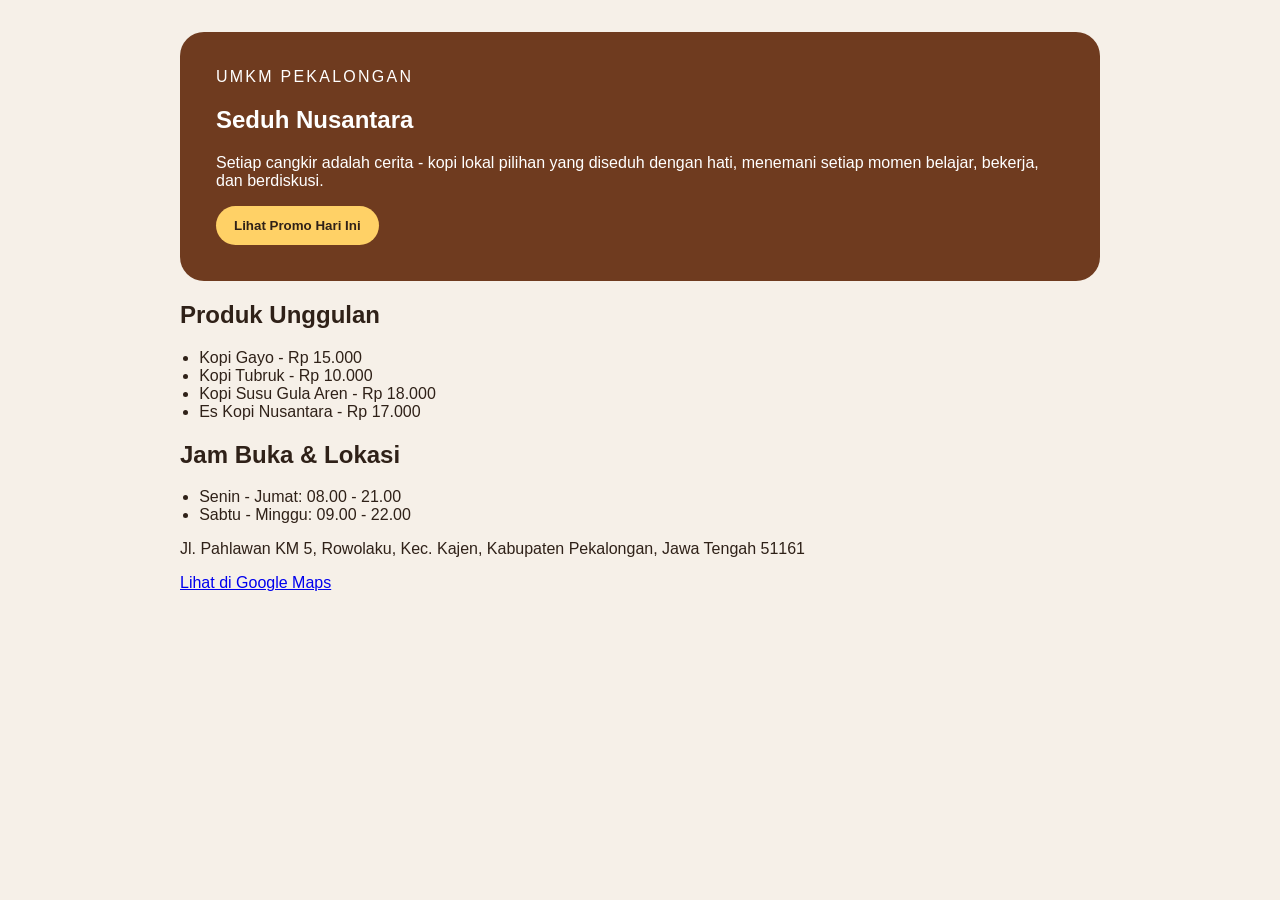
==== index.html @ 91c16227 "feat: tambah informasi jam buka & lokasi UMKM" ====
<!doctype html>
<html lang="id">
    <head>
        <meta charset="utf-8" />
        <meta name="viewport" content="width=device-width, initial-scale=1" />
        <title> Seduh Nusantara - Website UMKM</title>
        <link rel="stylesheet" href="css/style.css" />
    </head>
    <body>
        <main class="page">
            <section class="hero">
                <p class="eyebrow">UMKM Pekalongan</p>
                <h1>Seduh Nusantara</h1>
                <p>Setiap cangkir adalah cerita - kopi lokal pilihan yang diseduh dengan hati, menemani setiap momen belajar, bekerja, dan berdiskusi.</p>
                <button id="promoButton" type="button">Lihat Promo Hari Ini</button>
            </section>

            <section aria-labelledby="produk-title">
                <h2 id="produk-title">Produk Unggulan</h2>
                <ul class="products">
                    <li> Kopi Gayo - Rp 15.000</li>
                    <li> Kopi Tubruk - Rp 10.000</li>
                    <li> Kopi Susu Gula Aren - Rp 18.000</li>
                    <li> Es Kopi Nusantara - Rp 17.000</li>
                </ul>
            </section>
            <section aria-labelledby="info-title">
                <h2 id="info-title">Jam Buka & Lokasi</h2>
                <ul class="info">
                    <li>Senin - Jumat: 08.00 - 21.00</li>
                    <li>Sabtu - Minggu: 09.00 - 22.00</li>
                </ul>
                <p>Jl. Pahlawan KM 5, Rowolaku, Kec. Kajen, Kabupaten Pekalongan, Jawa Tengah 51161</p>
                <a href="https://maps.app.goo.gl/16HwbC3v89cwfWYT9" target="_blank" rel="noopener">Lihat di Google Maps</a>
            </section>
        </main>
        <script src="js/script.js"></script>
    </body>
</html>
---- css/style.css ----
body {
    margin: 0;
    color: #2f2118;
    background-color: #f6f0e8;
    font-family: Arial, sans-serif;
}

.page {
    max-width: 920px;
    margin: 0 auto;
    padding: 32px 20px;
}

.hero {
    padding: 36px;
    color: #fff;
    background-color: #6f3b1f;
    border-radius: 24px;
}

.eyebrow {
    margin: 0 0 8px;
    letter-spacing: 0.14em;
    text-transform: uppercase;
}

.products {
    padding-left: 1.2rem;
}

button {
    padding: 12px 18px;
    color: #2f2118;
    font-weight: 700;
    cursor: pointer;
    background: #ffd166;
    border: 0;
    border-radius: 999px;
}

.info {
    padding-left: 1.2rem;
}
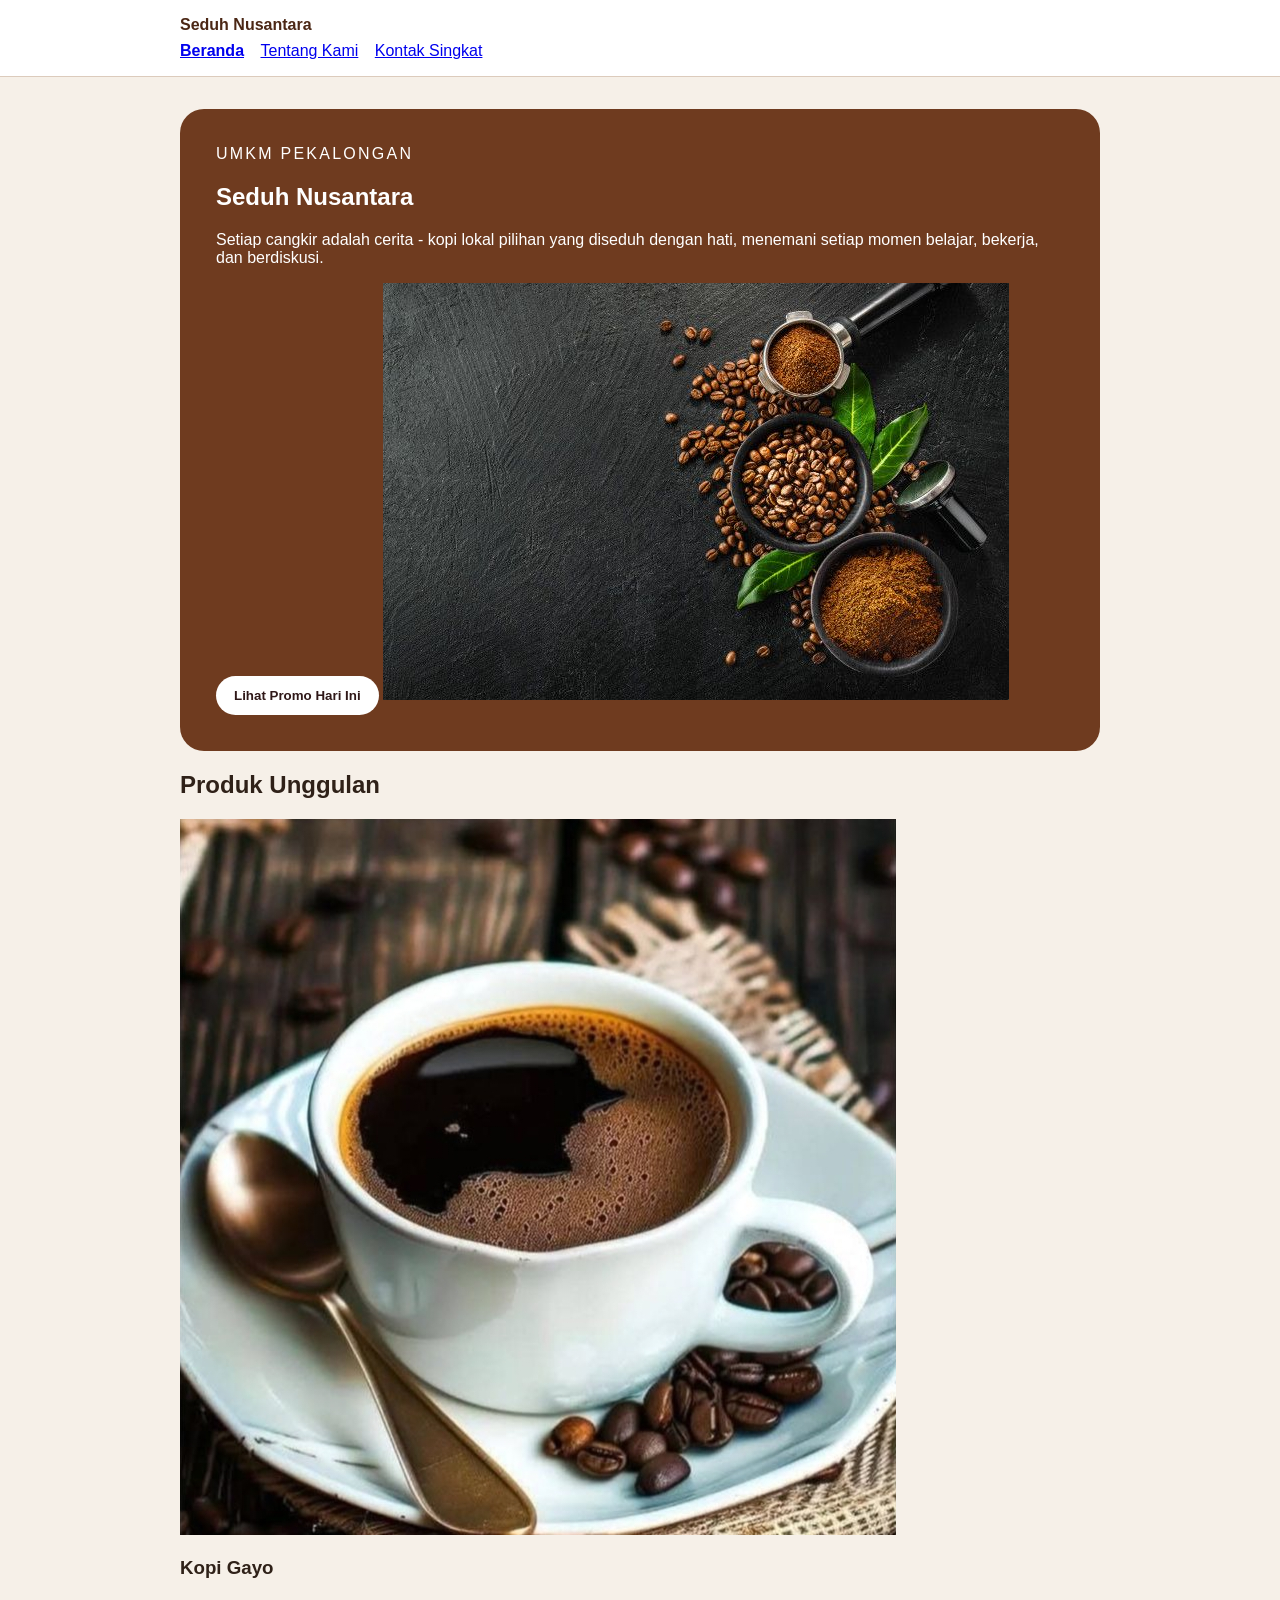
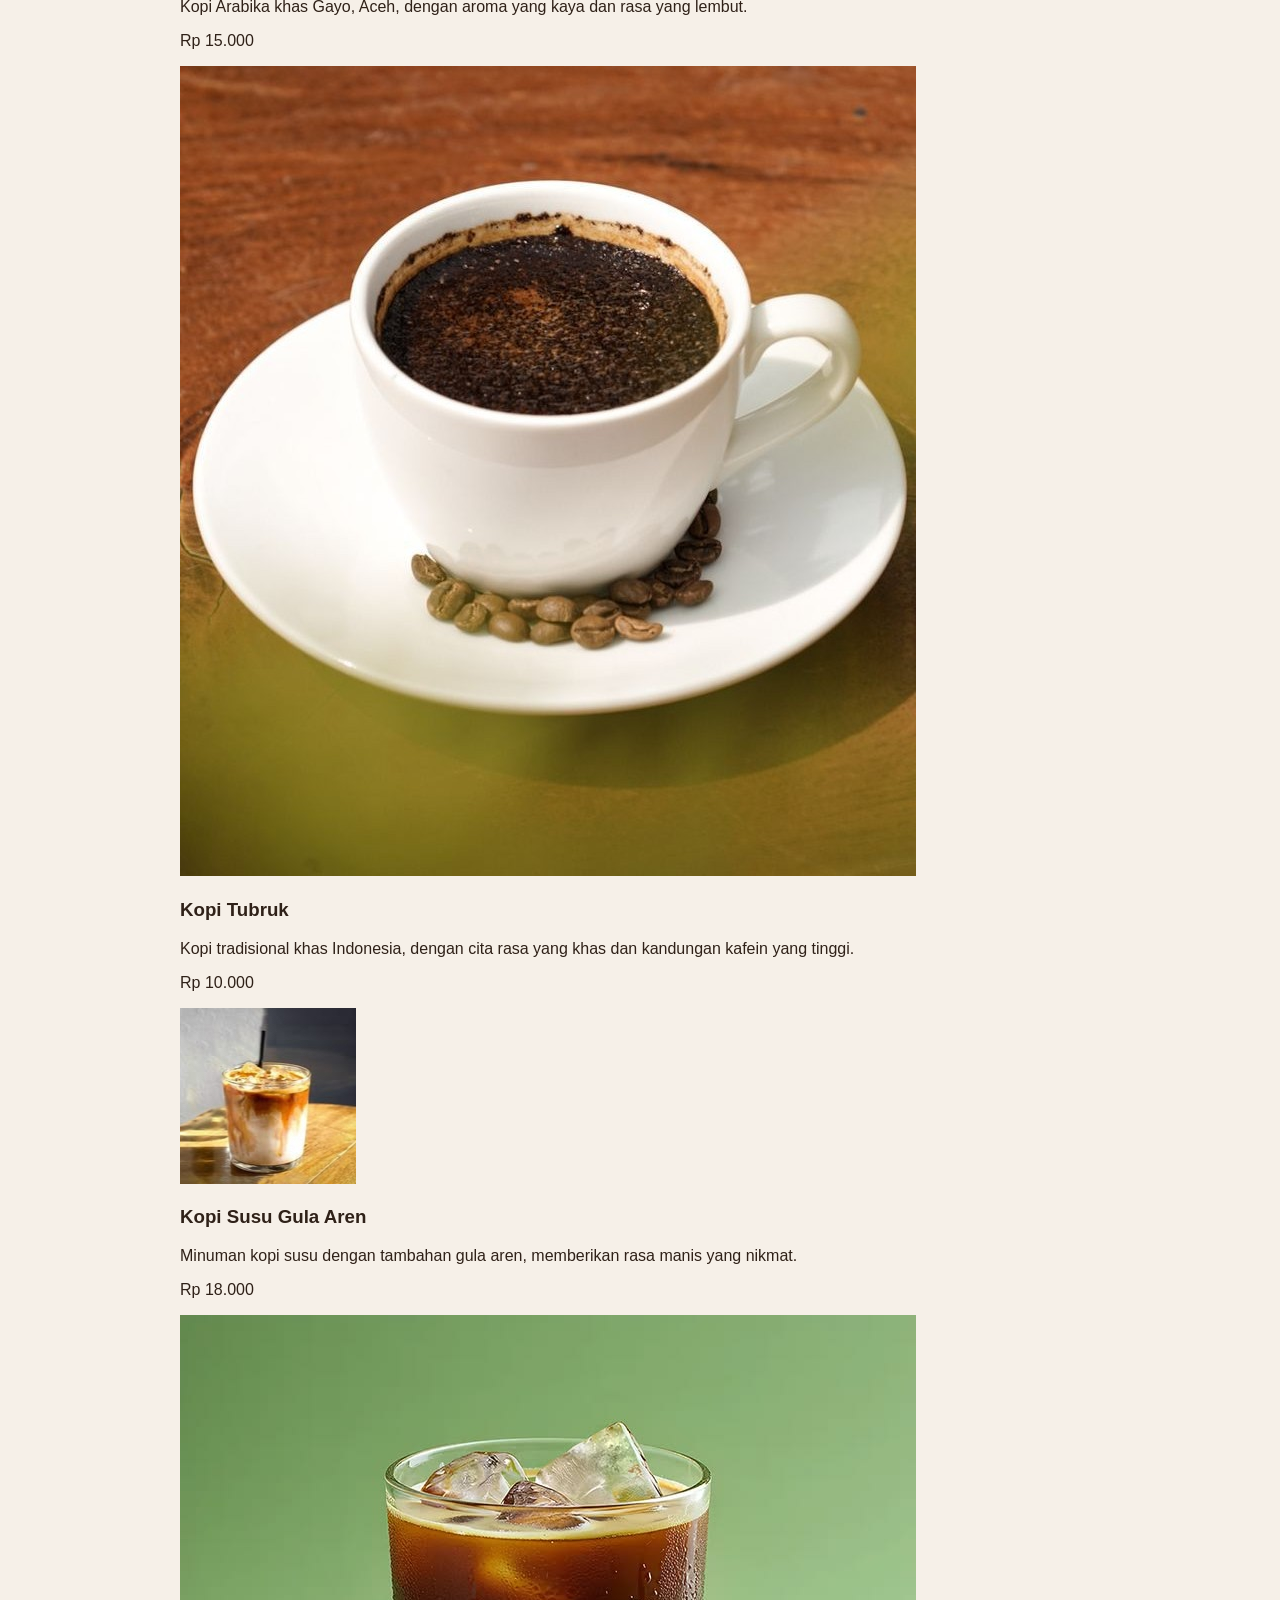
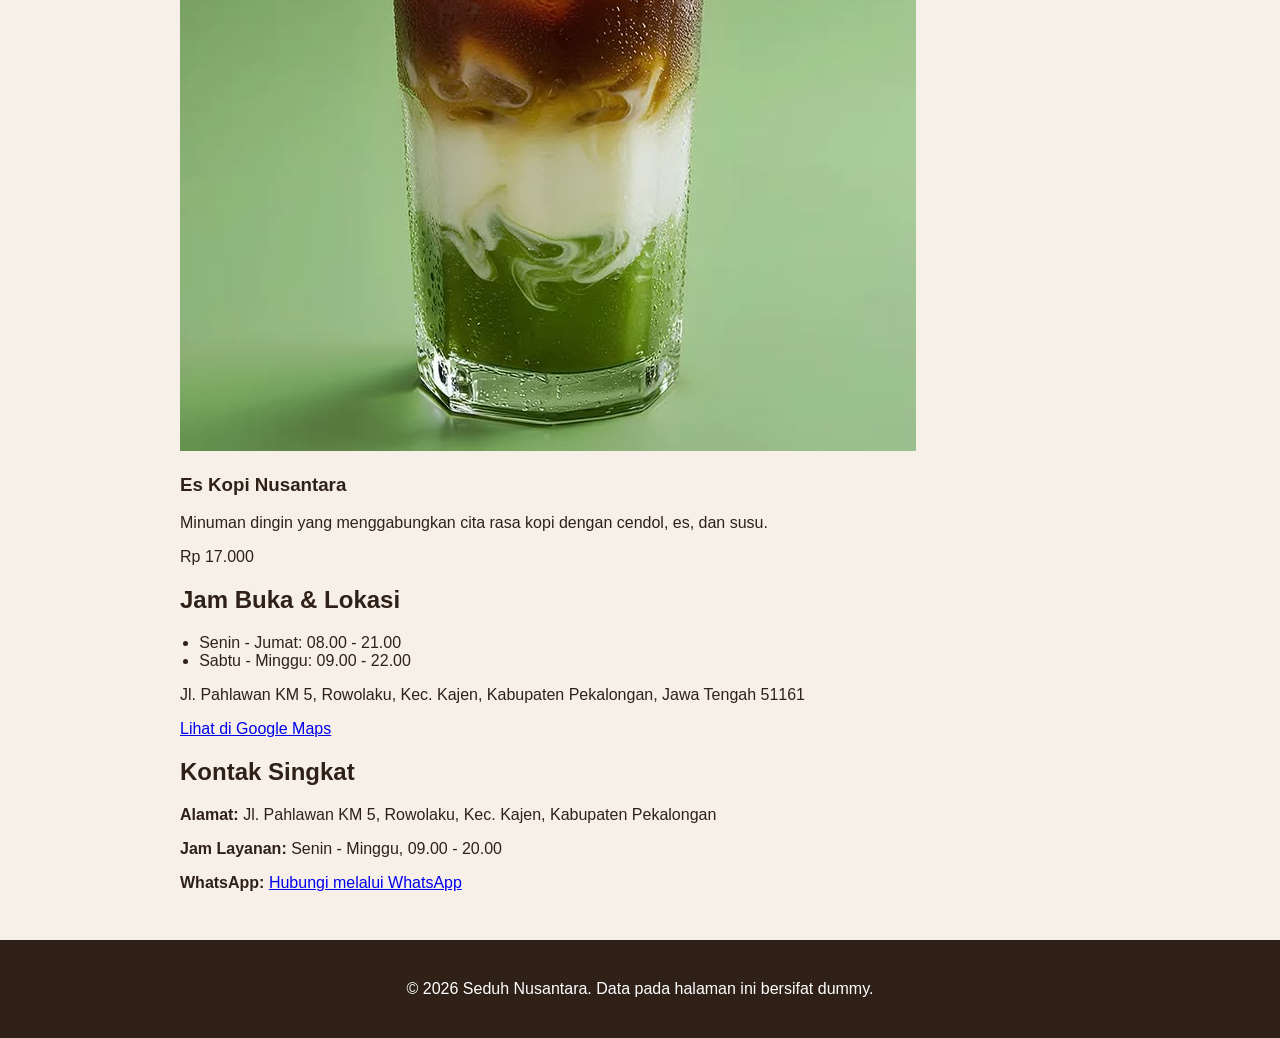
==== commit 819c96f9: "feat: tambah semantic html, navigasi dua halaman dan kontak singkat" ====
--- a/index.html
+++ b/index.html
@@ -7,23 +7,61 @@
         <link rel="stylesheet" href="css/style.css" />
     </head>
     <body>
-        <main class="page">
-            <section class="hero">
+        <a class="skip-link" href="#konten">Lewati ke konten utama</a>
+        <header class="site-header">
+            <nav class="nav" aria-label="Navigasi Utama">
+                <a class="brand" href="index.html">Seduh Nusantara</a>
+                <ul>
+                    <li><a aria-current="page" href="index.html">Beranda</a></li>
+                    <li><a href="tentang.html">Tentang Kami</a></li>
+                    <li><a href="index.html#kontak">Kontak Singkat</a></li>
+                </ul>
+            </nav> 
+        </header>
+
+        <main id="konten" class="page">
+            <section class="hero" aria-labelledby="hero-title">
                 <p class="eyebrow">UMKM Pekalongan</p>
-                <h1>Seduh Nusantara</h1>
+                <h1 id="hero-title">Seduh Nusantara</h1>
                 <p>Setiap cangkir adalah cerita - kopi lokal pilihan yang diseduh dengan hati, menemani setiap momen belajar, bekerja, dan berdiskusi.</p>
                 <button id="promoButton" type="button">Lihat Promo Hari Ini</button>
+                <img src="assets/images/etalasekopi.jpg" alt="Etalase Kopi Seduh Nusantara kemasan kopi lokal" />
             </section>
 
             <section aria-labelledby="produk-title">
                 <h2 id="produk-title">Produk Unggulan</h2>
-                <ul class="products">
-                    <li> Kopi Gayo - Rp 15.000</li>
-                    <li> Kopi Tubruk - Rp 10.000</li>
-                    <li> Kopi Susu Gula Aren - Rp 18.000</li>
-                    <li> Es Kopi Nusantara - Rp 17.000</li>
-                </ul>
+
+                <div class="product-list">
+                    <article class="product-card">
+                        <img src="assets/images/KopiGayo.jpg" alt="Gambar Kopi Gayo" />
+                        <h3>Kopi Gayo</h3>
+                        <p>Kopi Arabika khas Gayo, Aceh, dengan aroma yang kaya dan rasa yang lembut.</p>
+                        <p class="price">Rp 15.000</p>
+                    </article>
+
+                    <article class="product-card">
+                        <img src="assets/images/KopiTubruk.jpg" alt="Gambar Kopi Tubruk" />
+                        <h3>Kopi Tubruk</h3>
+                        <p>Kopi tradisional khas Indonesia, dengan cita rasa yang khas dan kandungan kafein yang tinggi.</p>
+                        <p class="price">Rp 10.000</p>
+                    </article>
+
+                    <article class="product-card">
+                        <img src="assets/images/KopiSGA.jpg" alt="Gambar Kopi Susu Gula Aren" />
+                        <h3>Kopi Susu Gula Aren</h3>
+                        <p>Minuman kopi susu dengan tambahan gula aren, memberikan rasa manis yang nikmat.</p>
+                        <p class="price">Rp 18.000</p>
+                    </article>
+
+                    <article class="product-card">
+                        <img src="assets/images/EsKopiNusantara.jpg" alt="Gambar Es Kopi Nusantara" />
+                        <h3>Es Kopi Nusantara</h3>
+                        <p>Minuman dingin yang menggabungkan cita rasa kopi dengan cendol, es, dan susu.</p>
+                        <p class="price">Rp 17.000</p>
+                    </article>
+                </div>
             </section>
+
             <section aria-labelledby="info-title">
                 <h2 id="info-title">Jam Buka & Lokasi</h2>
                 <ul class="info">
@@ -31,9 +69,22 @@
                     <li>Sabtu - Minggu: 09.00 - 22.00</li>
                 </ul>
                 <p>Jl. Pahlawan KM 5, Rowolaku, Kec. Kajen, Kabupaten Pekalongan, Jawa Tengah 51161</p>
-                <a href="https://maps.app.goo.gl/16HwbC3v89cwfWYT9" target="_blank" rel="noopener">Lihat di Google Maps</a>
+                <a href="https://maps.app.goo.gl/16HwbC3v89cwfWYT9">Lihat di Google Maps</a>
+            </section>
+
+            <section id="kontak" aria-labelledby="kontak-title">
+                <h2 id="kontak-title">Kontak Singkat</h2>
+                <p><strong>Alamat:</strong> Jl. Pahlawan KM 5, Rowolaku, Kec. Kajen, Kabupaten Pekalongan</p>
+                <p><strong>Jam Layanan:</strong> Senin - Minggu, 09.00 - 20.00</p>
+                <p><strong>WhatsApp:</strong>
+                <a href="https://wa.me/6285956476021">
+                    Hubungi melalui WhatsApp</a>
+                </p>
             </section>
         </main>
+        <footer class="site-footer">
+            <p>&copy; 2026 Seduh Nusantara. Data pada halaman ini bersifat dummy.</p>
+        </footer>
         <script src="js/script.js"></script>
     </body>
 </html>
--- a/css/style.css
+++ b/css/style.css
@@ -30,14 +30,26 @@
 
 button {
     padding: 12px 18px;
-    color: #2f2118;
+    color: #2f1818;
     font-weight: 700;
     cursor: pointer;
-    background: #ffd166;
+    background: #ffffff;
     border: 0;
     border-radius: 999px;
 }
 
 .info {
     padding-left: 1.2rem;
-}+}
+
+.skip-link { position: absolute; left: -9999px; padding: 8px 12px; color: white; background: #2f2118; }
+.skip-link:focus { top: 8px; left: 8px; }
+.site-header { padding: 16px 20px; background: white; border-bottom: 1px solid #dccbbc; }
+.nav { max-width: 920px; margin: 0 auto; }
+.brand { display: inline-block; margin-bottom: 8px; color: #4b2715; font-weight: 800; text-decoration: none; }
+.nav ul { padding: 0; margin: 0; list-style: none; }
+.nav li { display: inline-block; margin-right: 12px; }
+.nav a[aria-current="page"] { font-weight: 800; }
+a:focus-visible,
+button:focus-visible { outline: 3px solid #2563eb; outline-offset: 3px; }
+.site-footer { padding: 24px 20px; color: white; text-align: center; background: #2f2118; }
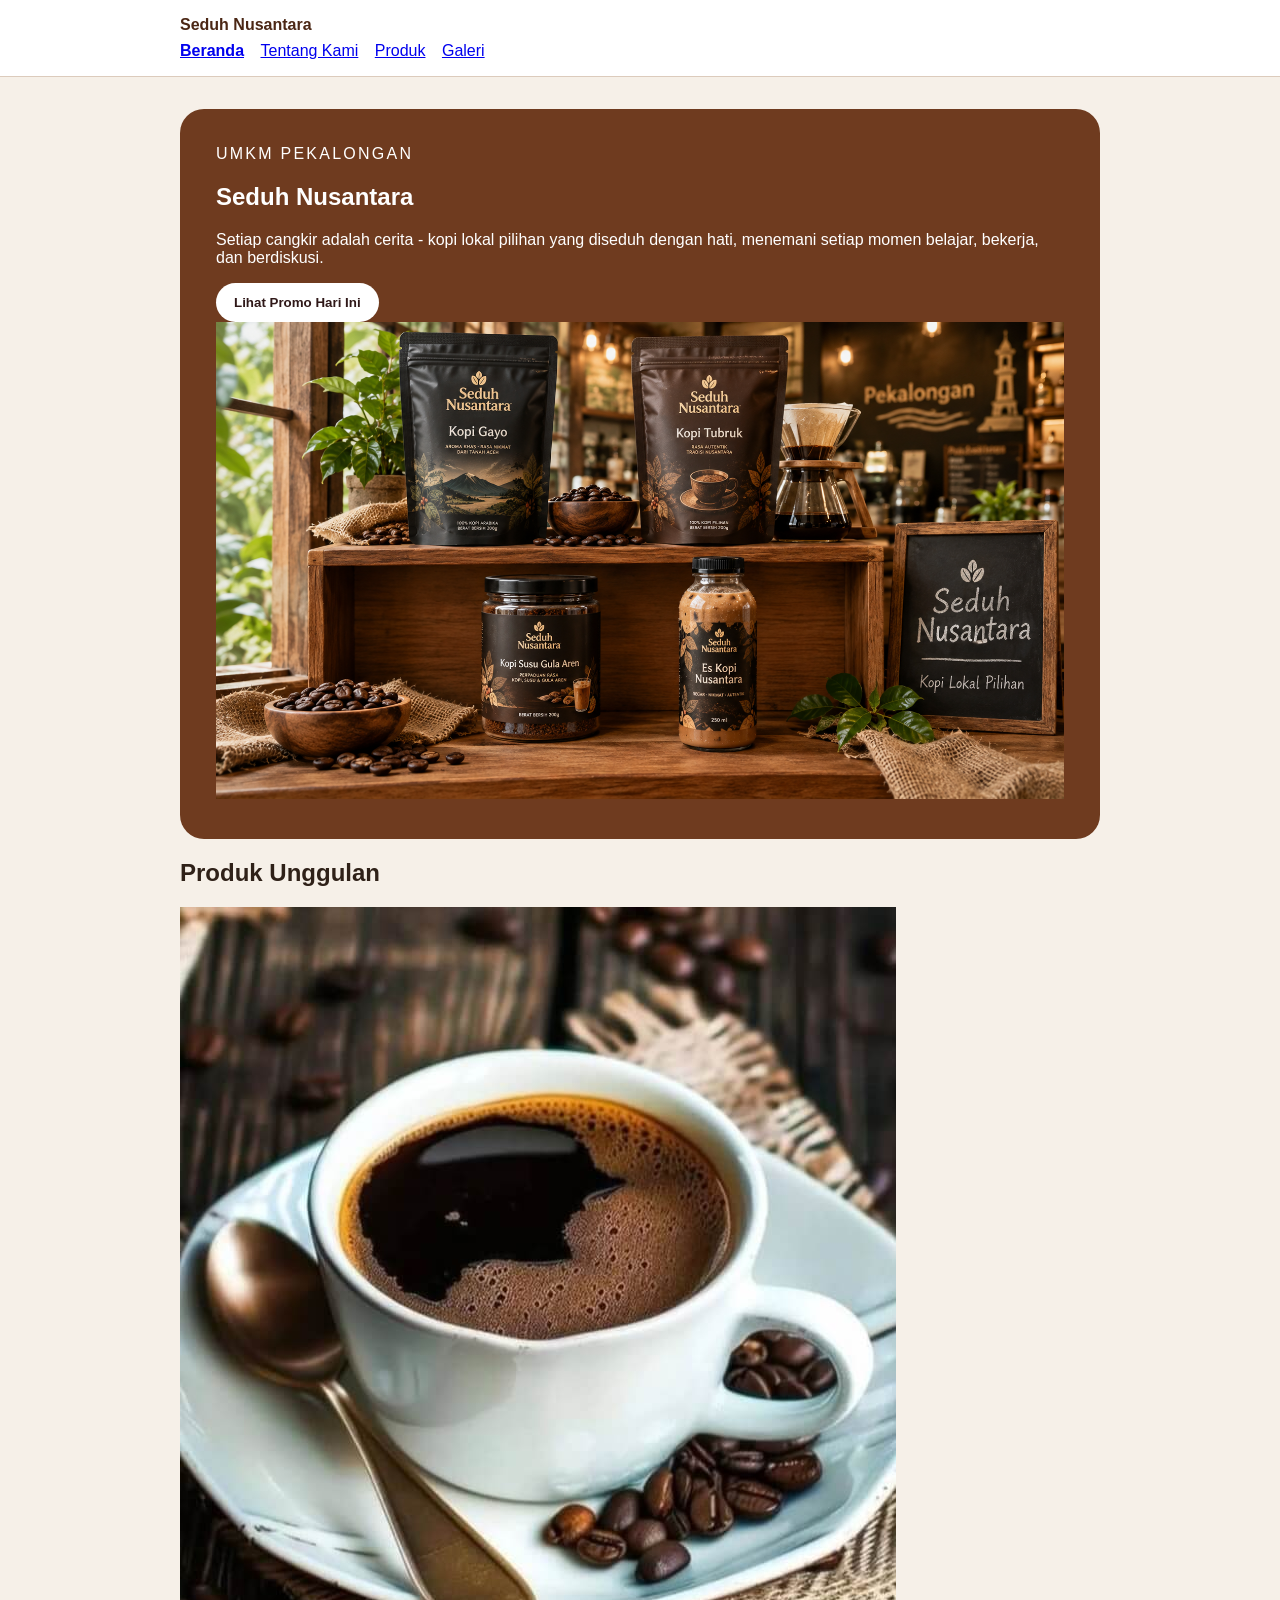
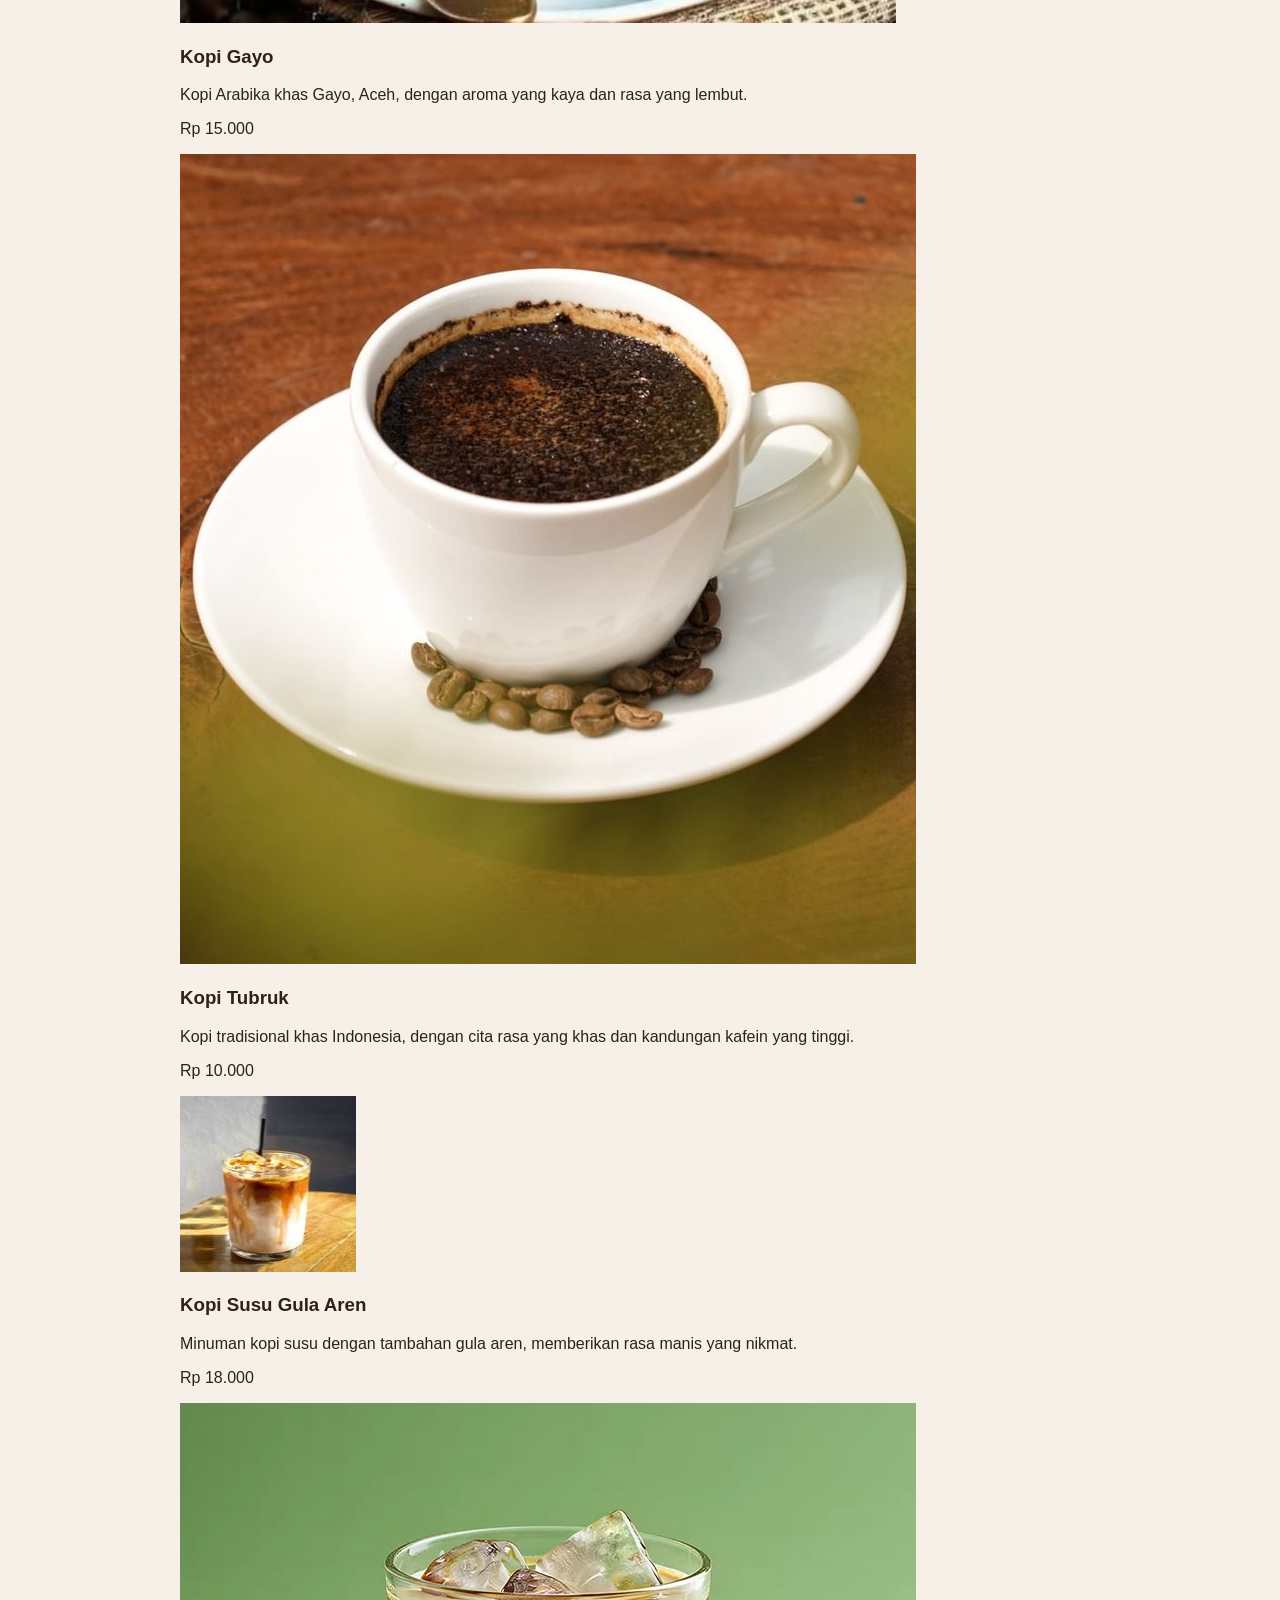
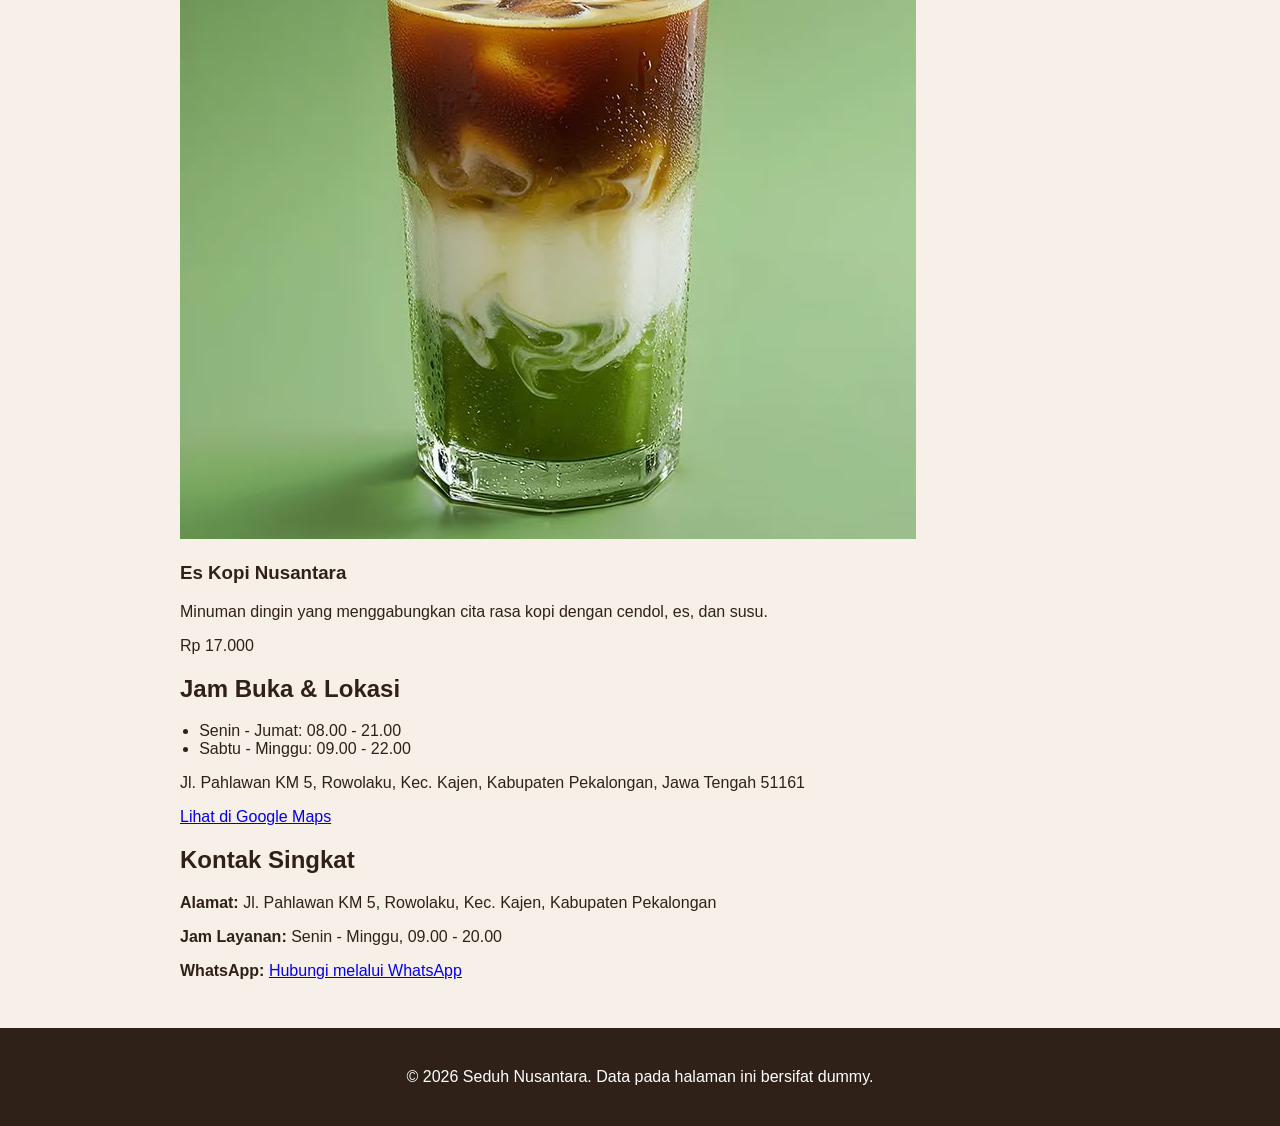
==== commit fc1a86ae: "feat: menambahkan galeri dan produk" ====
--- a/index.html
+++ b/index.html
@@ -14,7 +14,8 @@
                 <ul>
                     <li><a aria-current="page" href="index.html">Beranda</a></li>
                     <li><a href="tentang.html">Tentang Kami</a></li>
-                    <li><a href="index.html#kontak">Kontak Singkat</a></li>
+                    <li><a href="produk.html">Produk</a></li>
+                    <li><a href="galeri.html">Galeri</a></li>
                 </ul>
             </nav> 
         </header>
--- a/css/style.css
+++ b/css/style.css
@@ -52,4 +52,12 @@
 .nav a[aria-current="page"] { font-weight: 800; }
 a:focus-visible,
 button:focus-visible { outline: 3px solid #2563eb; outline-offset: 3px; }
-.site-footer { padding: 24px 20px; color: white; text-align: center; background: #2f2118; }+.site-footer { padding: 24px 20px; color: white; text-align: center; background: #2f2118; }
+
+img { max-width: 100%; height: auto; }
+figure { margin: 0 0 24px; }
+figcaption { margin-top: 8px; color: #6b5b52; }
+table { width: 100%; border-collapse: collapse; }
+caption { margin-bottom: 8px; font-weight: 700; text-align: left; }
+th,
+td { padding: 10px; text-align: left; border: 1px solid #dccbbc; }
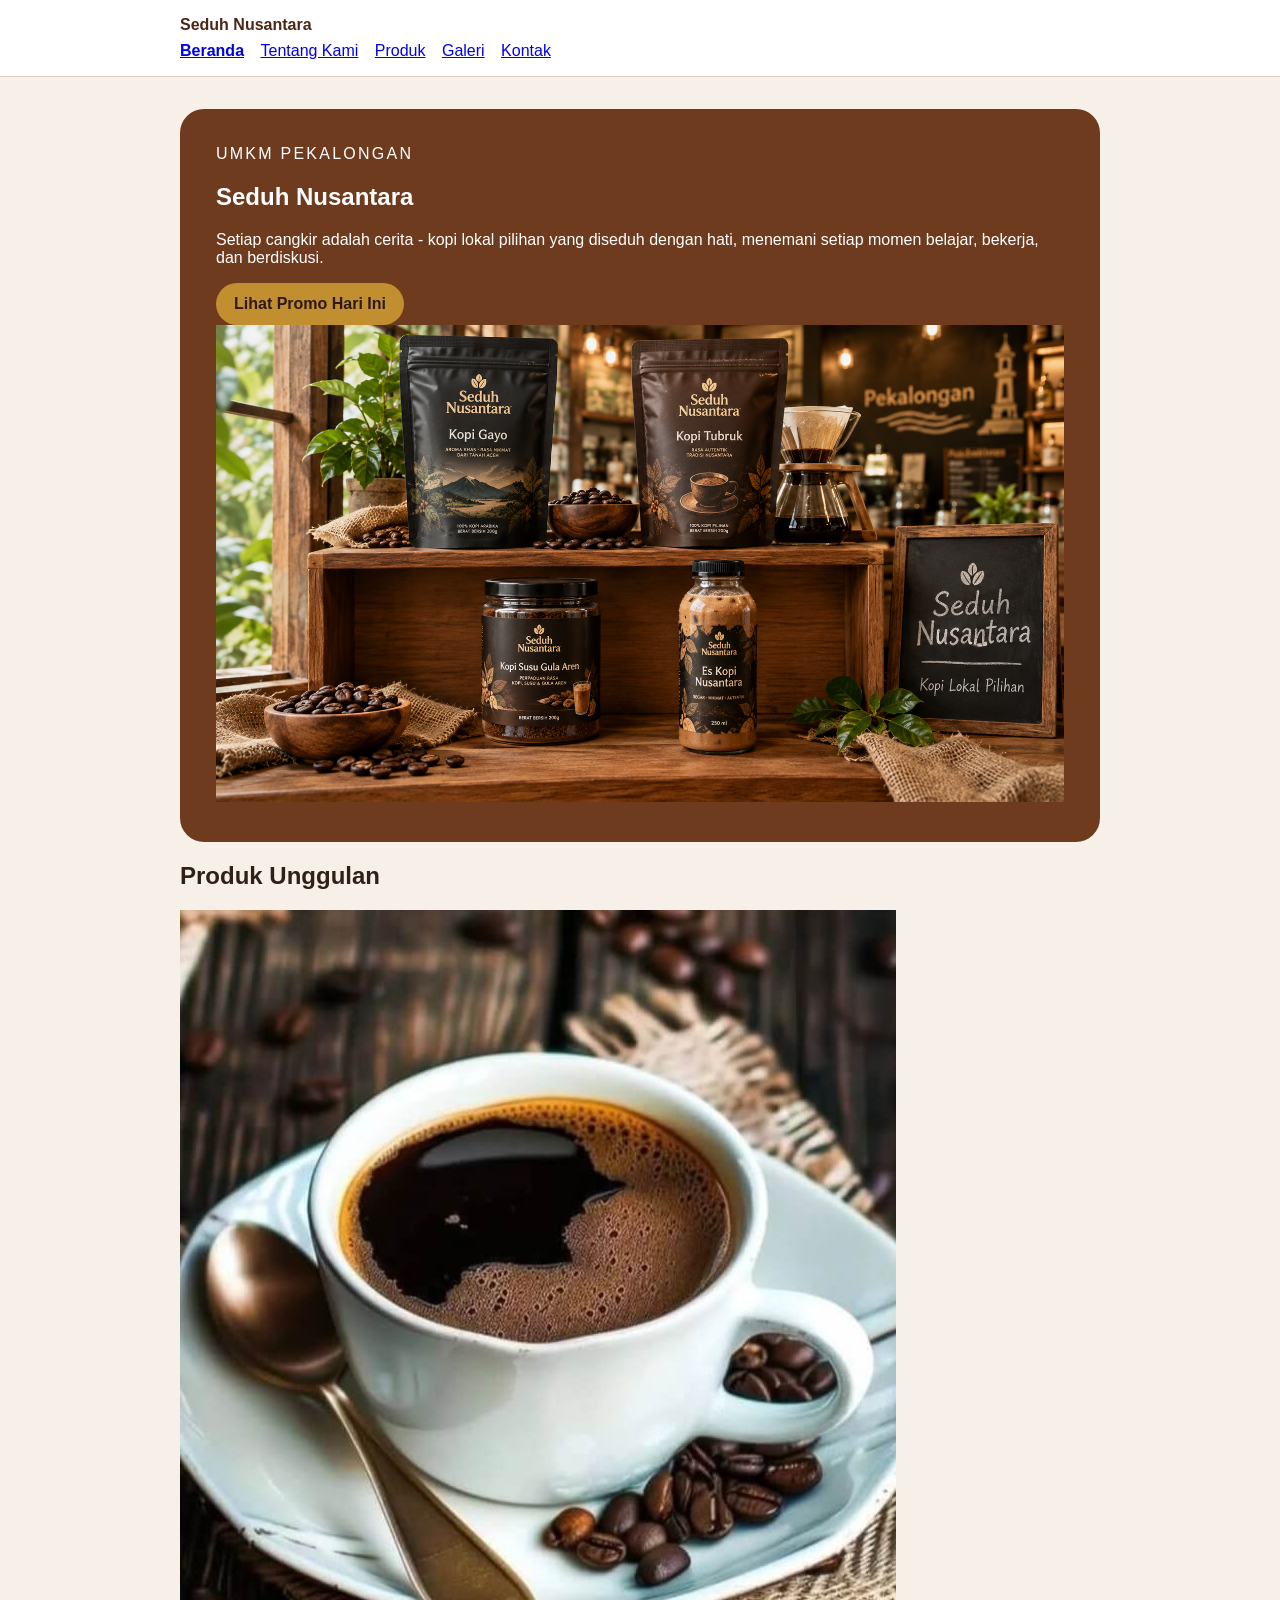
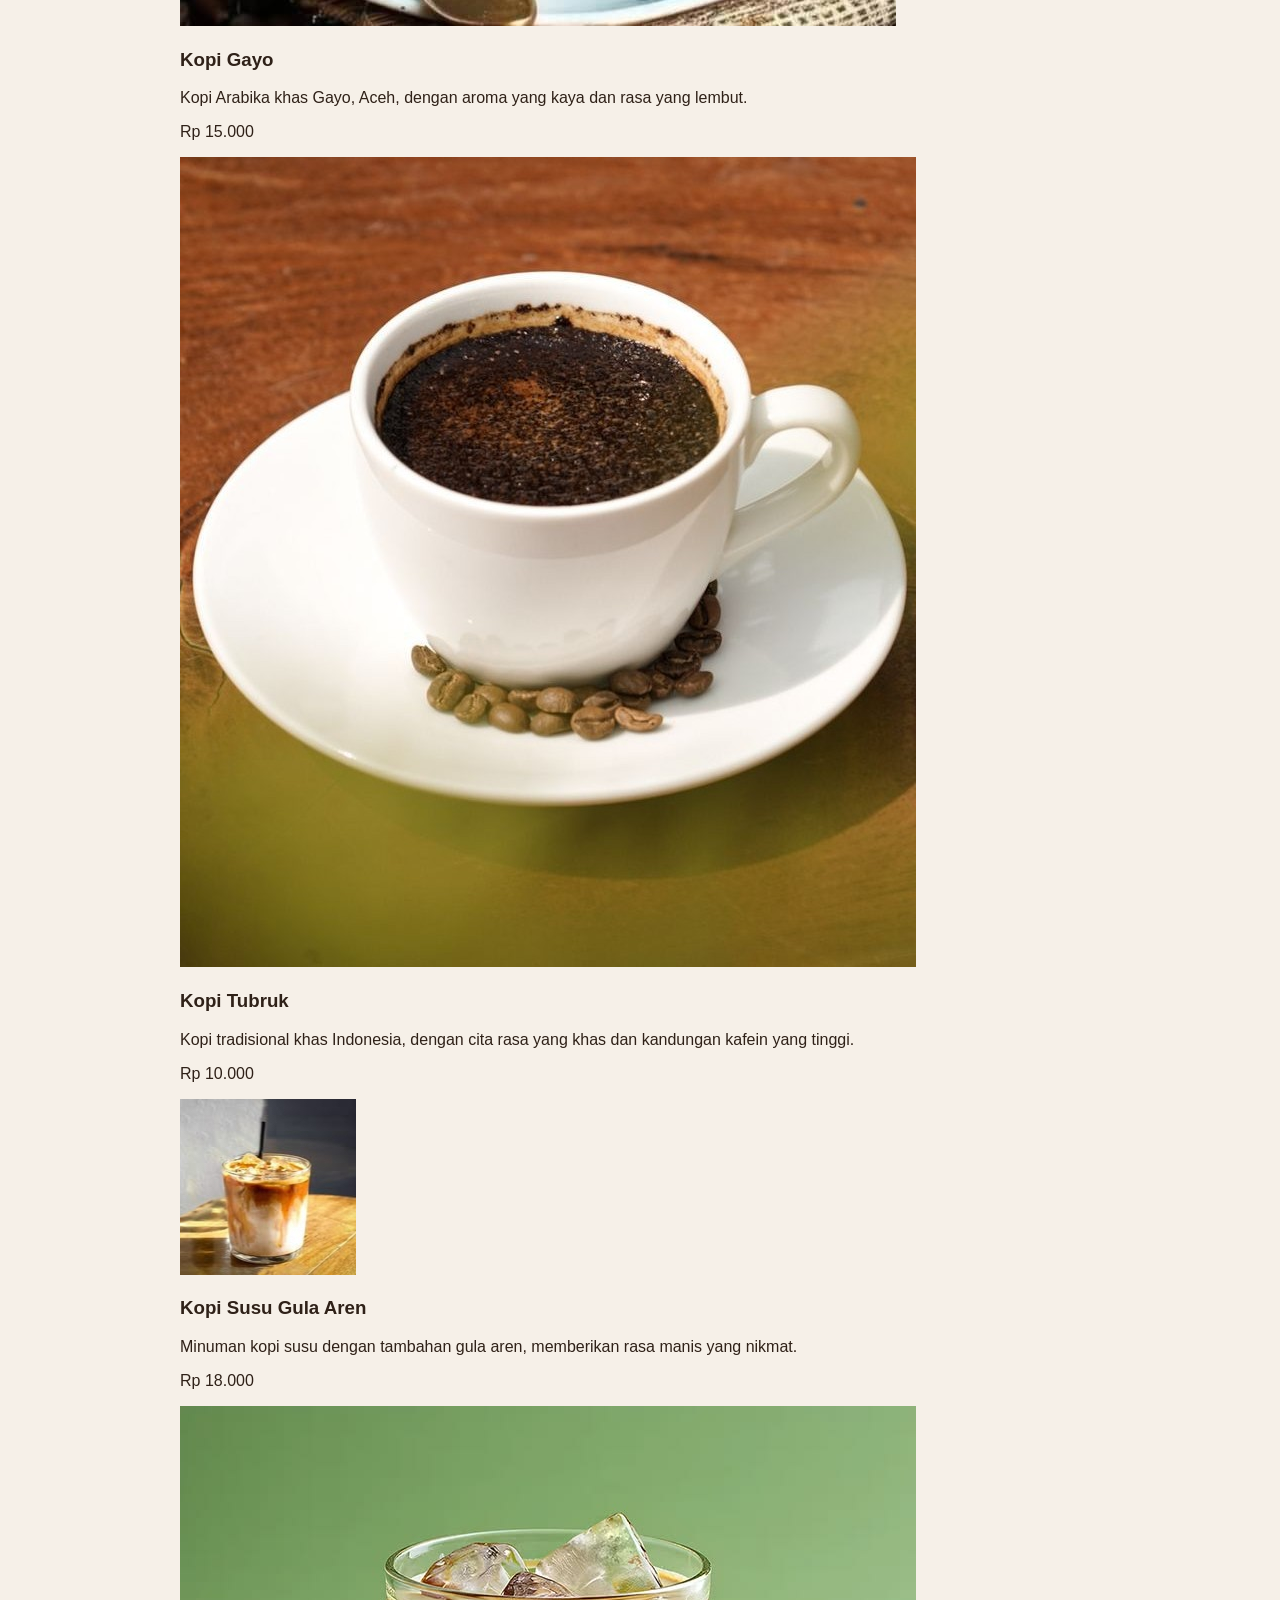
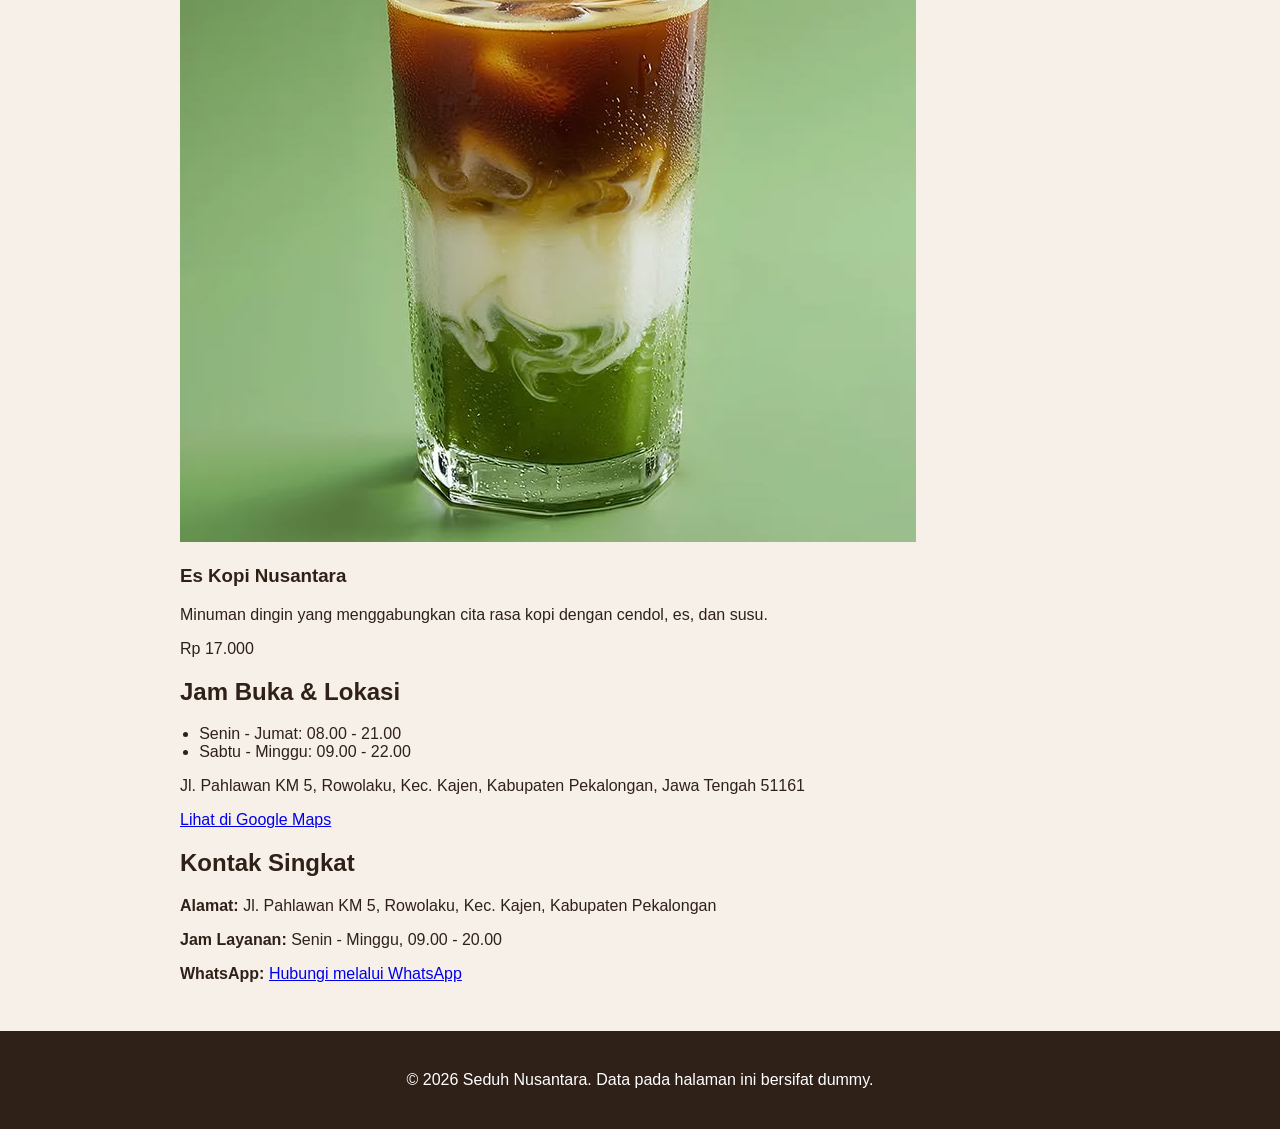
==== commit 450de808: "feat: tambah form kontak aksesibel dan preview" ====
--- a/index.html
+++ b/index.html
@@ -16,6 +16,7 @@
                     <li><a href="tentang.html">Tentang Kami</a></li>
                     <li><a href="produk.html">Produk</a></li>
                     <li><a href="galeri.html">Galeri</a></li>
+                    <li><a href="kontak.html">Kontak</a></li>
                 </ul>
             </nav> 
         </header>
--- a/css/style.css
+++ b/css/style.css
@@ -28,12 +28,12 @@
     padding-left: 1.2rem;
 }
 
-button {
+button, #promoButton {
     padding: 12px 18px;
     color: #2f1818;
     font-weight: 700;
     cursor: pointer;
-    background: #ffffff;
+    background:  #c18f30;
     border: 0;
     border-radius: 999px;
 }
@@ -60,4 +60,44 @@
 table { width: 100%; border-collapse: collapse; }
 caption { margin-bottom: 8px; font-weight: 700; text-align: left; }
 th,
-td { padding: 10px; text-align: left; border: 1px solid #dccbbc; }+td { padding: 10px; text-align: left; border: 1px solid #dccbbc; }
+
+form,
+pre {
+  background: white;
+  border: 1px solid #ead8c3;
+  border-radius: 16px;
+  padding: 18px;
+}
+
+.field {
+  display: grid;
+  gap: 6px;
+  margin-bottom: 14px;
+}
+
+label,
+legend {
+  font-weight: 700;
+}
+
+input,
+select,
+textarea,
+button {
+  font: inherit;
+  padding: 10px;
+}
+
+fieldset {
+  display: grid;
+  gap: 8px;
+  margin: 0 0 14px;
+  border: 1px solid #ead8c3;
+  border-radius: 12px;
+}
+
+button[type="submit"] {
+    background: #6f3b1f;
+    color: #ffffff;
+}
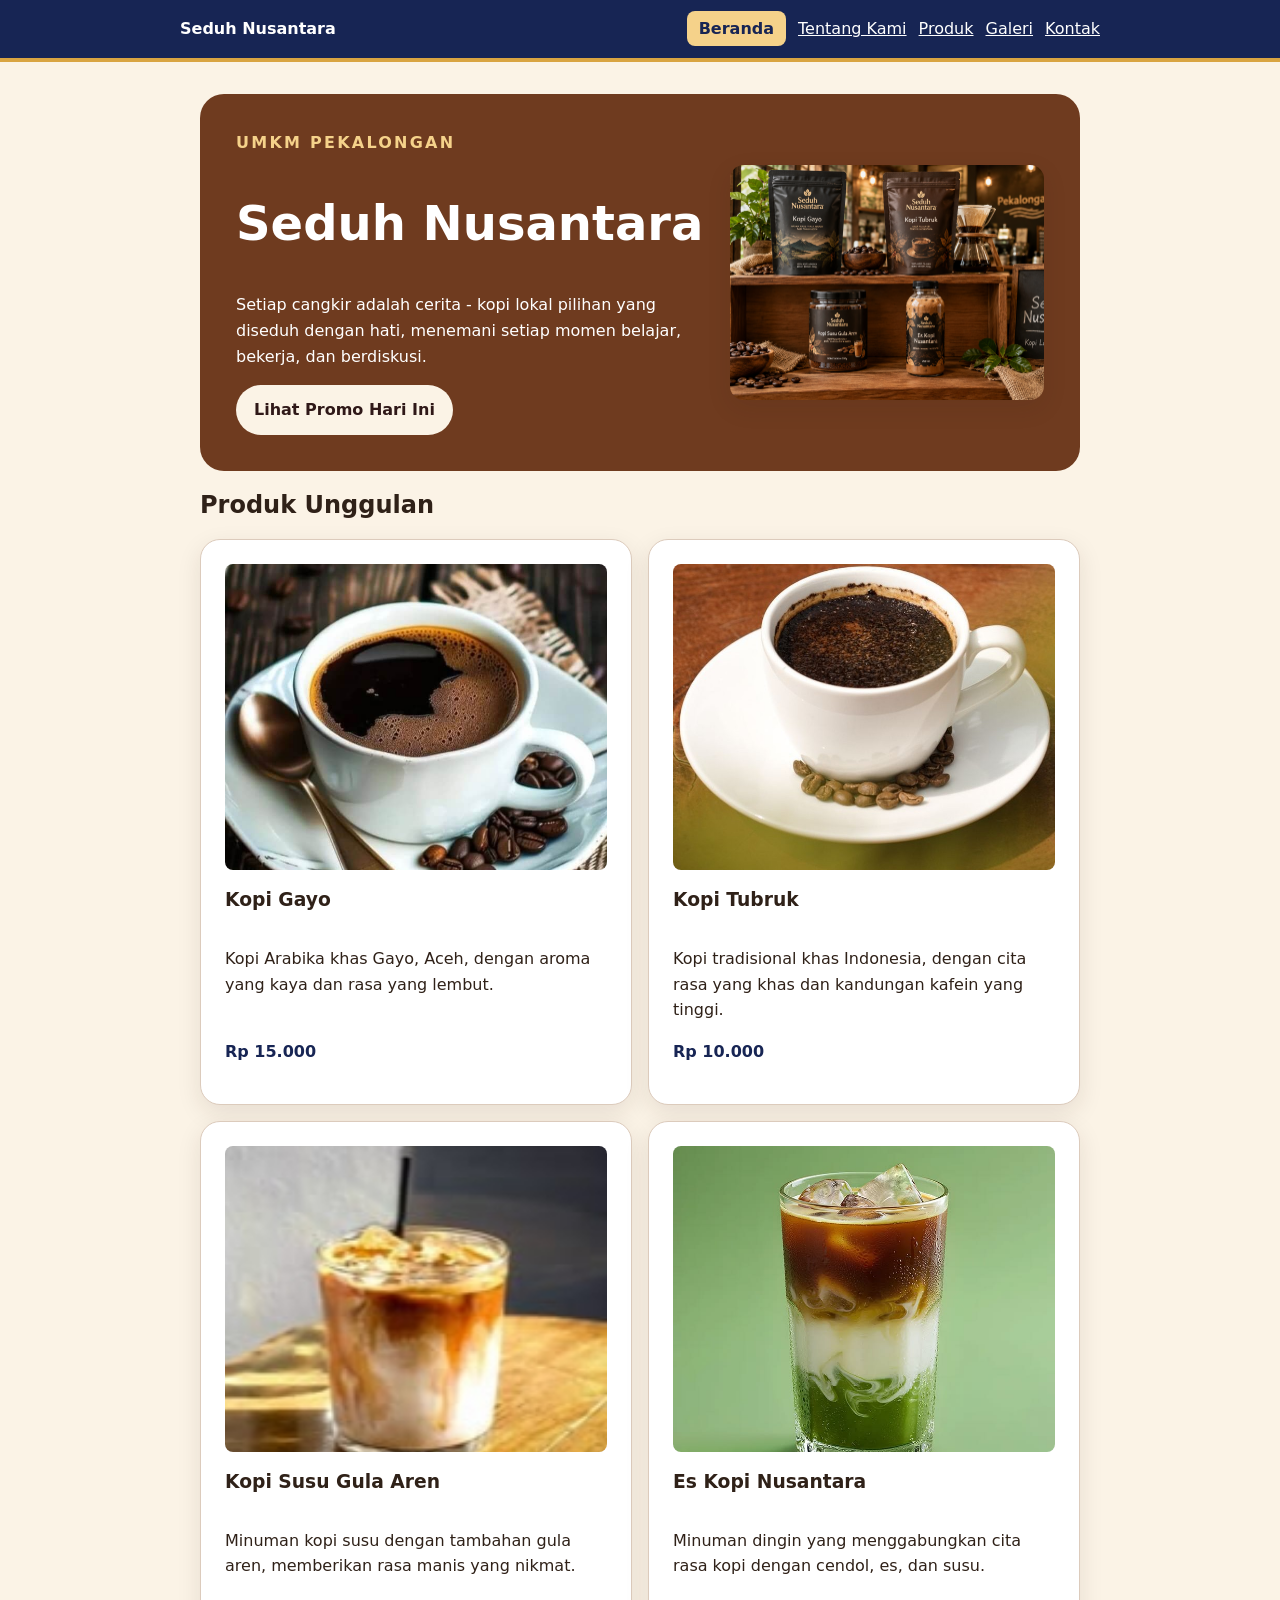
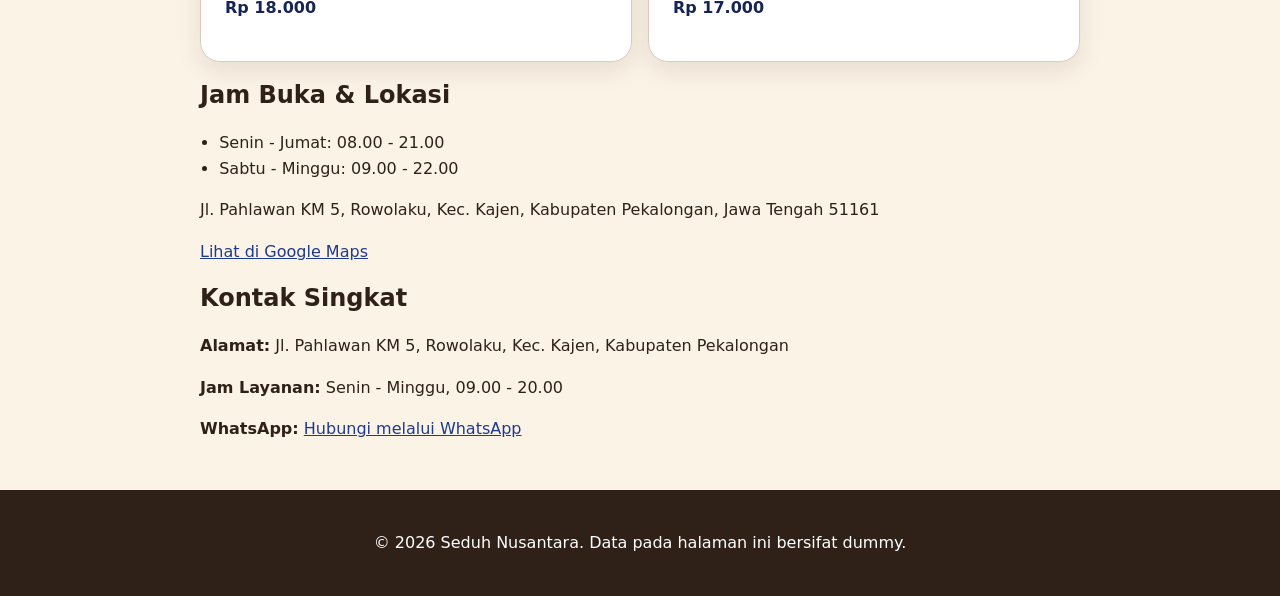
==== commit 7a77ee55: "feat: bangun layout flexbox dan grid" ====
--- a/index.html
+++ b/index.html
@@ -23,17 +23,19 @@
 
         <main id="konten" class="page">
             <section class="hero" aria-labelledby="hero-title">
-                <p class="eyebrow">UMKM Pekalongan</p>
-                <h1 id="hero-title">Seduh Nusantara</h1>
-                <p>Setiap cangkir adalah cerita - kopi lokal pilihan yang diseduh dengan hati, menemani setiap momen belajar, bekerja, dan berdiskusi.</p>
-                <button id="promoButton" type="button">Lihat Promo Hari Ini</button>
-                <img src="assets/images/etalasekopi.jpg" alt="Etalase Kopi Seduh Nusantara kemasan kopi lokal" />
+                <div class="hero-content">
+                    <p class="eyebrow">UMKM Pekalongan</p>
+                    <h1 id="hero-title">Seduh Nusantara</h1>
+                    <p>Setiap cangkir adalah cerita - kopi lokal pilihan yang diseduh dengan hati, menemani setiap momen belajar, bekerja, dan berdiskusi.</p>
+                    <button id="promoButton" type="button">Lihat Promo Hari Ini</button>
+                </div>
+                <img src="assets/images/etalasekopi.jpg" alt="Etalase Kopi Seduh Nusantara kemasan kopi lokal" class="hero-image" />
             </section>
 
             <section aria-labelledby="produk-title">
                 <h2 id="produk-title">Produk Unggulan</h2>
 
-                <div class="product-list">
+                <div class="product-grid">
                     <article class="product-card">
                         <img src="assets/images/KopiGayo.jpg" alt="Gambar Kopi Gayo" />
                         <h3>Kopi Gayo</h3>
--- a/css/style.css
+++ b/css/style.css
@@ -1,9 +1,58 @@
+:root {
+  --color-primary: #1e3a8a;
+  --color-primary-strong: #172554;
+  --color-accent: #f5d28a;
+  --color-accent-strong: #d9a441;
+  --color-text: #2f2118;
+  --color-muted: #6b5b52;
+  --color-surface: #ffffff;
+  --color-surface-soft: #fbf3e6;
+  --color-border: #dccbbc;
+  --color-focus: #1d4ed8;
+  --space-1: 0.5rem;
+  --space-2: 0.75rem;
+  --space-3: 1rem;
+  --space-4: 1.5rem;
+  --space-5: 2rem;
+  --space-6: 3rem;
+  --radius-sm: 0.5rem;
+  --radius-md: 0.875rem;
+  --radius-lg: 1.25rem;
+  --shadow-card: 0 0.5rem 1.5rem rgb(47 33 24 / 0.1);
+  --space-card: 1.5rem;
+  --radius-card: 1.25rem;
+}
+
+*,
+*::before,
+*::after {
+  box-sizing: border-box;
+}
+
+html { color-scheme: light; }
+
 body {
-    margin: 0;
-    color: #2f2118;
-    background-color: #f6f0e8;
-    font-family: Arial, sans-serif;
-}
+  margin: 0;
+  color: var(--color-text);
+  background: var(--color-surface-soft);
+  font-family: system-ui, -apple-system, BlinkMacSystemFont, "Segoe UI", sans-serif;
+  font-size: 1rem;
+  line-height: 1.6;
+}
+
+a { color: var(--color-primary); }
+a:hover { color: var(--color-primary-strong); }
+:focus-visible { outline: 3px solid var(--color-focus); outline-offset: 3px; }
+.site-header :focus-visible,
+.hero :focus-visible,
+.site-footer :focus-visible { outline-color: var(--color-accent); }
+
+h1,
+h2,
+h3 { line-height: 1.2; text-wrap: balance; }
+h1 { font-size: clamp(2rem, 6vw, 3rem); }
+p,
+li { max-width: 68ch; }
 
 .page {
     max-width: 920px;
@@ -17,12 +66,18 @@
     background-color: #6f3b1f;
     border-radius: 24px;
 }
+.hero a { color: var(--color-accent); }
 
 .eyebrow {
     margin: 0 0 8px;
+    color: var(--color-primary);
+    font-weight: 800;
     letter-spacing: 0.14em;
     text-transform: uppercase;
 }
+.hero .eyebrow { color: var(--color-accent); }
+
+.price { color: var(--color-primary-strong); font-weight: 800; margin-top: auto; }
 
 .products {
     padding-left: 1.2rem;
@@ -33,10 +88,24 @@
     color: #2f1818;
     font-weight: 700;
     cursor: pointer;
-    background:  #c18f30;
+    background: #fbf3e6;
     border: 0;
     border-radius: 999px;
 }
+button:hover { filter: brightness(0.92); }
+
+.button {
+    display: inline-block;
+    padding: 12px 18px;
+    color: var(--color-surface);
+    font-weight: 700;
+    text-decoration: none;
+    background: var(--color-primary);
+    border-radius: 999px;
+}
+.button:hover { color: var(--color-surface); background: var(--color-primary-strong); }
+.hero .button { color: #2f1818; background: var(--color-accent); }
+.hero .button:hover { color: #2f1818; background: var(--color-accent-strong); }
 
 .info {
     padding-left: 1.2rem;
@@ -44,37 +113,70 @@
 
 .skip-link { position: absolute; left: -9999px; padding: 8px 12px; color: white; background: #2f2118; }
 .skip-link:focus { top: 8px; left: 8px; }
-.site-header { padding: 16px 20px; background: white; border-bottom: 1px solid #dccbbc; }
+.site-header { padding: 16px 20px; background: #172554; border-bottom: 4px solid var(--color-accent-strong); }
 .nav { max-width: 920px; margin: 0 auto; }
-.brand { display: inline-block; margin-bottom: 8px; color: #4b2715; font-weight: 800; text-decoration: none; }
+.brand { display: inline-block; margin-bottom: 8px; color: #ffffff; font-weight: 800; text-decoration: none; }
+.brand:hover { color: #f5d28a; }
 .nav ul { padding: 0; margin: 0; list-style: none; }
 .nav li { display: inline-block; margin-right: 12px; }
-.nav a[aria-current="page"] { font-weight: 800; }
-a:focus-visible,
-button:focus-visible { outline: 3px solid #2563eb; outline-offset: 3px; }
+.nav a { color: #ffffff; }
+.nav a:hover { color: #f5d28a; }
+.nav a[aria-current="page"] {
+  padding: var(--space-1) var(--space-2);
+  color: #172554;
+  font-weight: 800;
+  text-decoration: none;
+  background: #f5d28a;
+  border-radius: var(--radius-sm);
+}
 .site-footer { padding: 24px 20px; color: white; text-align: center; background: #2f2118; }
+.site-footer p { margin-inline: auto; }
 
 img { max-width: 100%; height: auto; }
 figure { margin: 0 0 24px; }
-figcaption { margin-top: 8px; color: #6b5b52; }
+figcaption { margin-top: 8px; color: var(--color-muted); }
+
+.product-card,
+.media-card {
+  margin-block: var(--space-3);
+  padding: var(--space-card);
+  background: var(--color-surface);
+  border: 1px solid var(--color-border);
+  border-radius: var(--radius-card);
+  box-shadow: var(--shadow-card);
+}
+
 table { width: 100%; border-collapse: collapse; }
 caption { margin-bottom: 8px; font-weight: 700; text-align: left; }
 th,
-td { padding: 10px; text-align: left; border: 1px solid #dccbbc; }
+td { padding: 10px; text-align: left; background: #ffffff; border: 1px solid #000000; }
+th { background: var(--color-surface-soft); }
 
 form,
 pre {
   background: white;
   border: 1px solid #ead8c3;
-  border-radius: 16px;
-  padding: 18px;
-}
+  border-radius: var(--radius-card);
+  padding: var(--space-card);
+}
+form { box-shadow: var(--shadow-card); }
 
 .field {
   display: grid;
   gap: 6px;
   margin-bottom: 14px;
 }
+.field input,
+.field select,
+.field textarea {
+  width: 100%;
+  color: inherit;
+  background: var(--color-surface);
+  border: 1px solid var(--color-border);
+  border-radius: var(--radius-sm);
+}
+input[type="radio"],
+input[type="checkbox"] { width: auto; }
 
 label,
 legend {
@@ -100,4 +202,110 @@
 button[type="submit"] {
     background: #6f3b1f;
     color: #ffffff;
+}
+
+audio { max-width: 100%; }
+
+#preview-form {
+  padding: var(--space-3);
+  white-space: pre-wrap;
+  background: var(--color-surface);
+  border: 1px solid var(--color-border);
+  border-radius: var(--radius-sm);
+}
+
+.nav {
+  display: flex;
+  gap: var(--space-3);
+  align-items: center;
+  justify-content: space-between;
+}
+.brand { margin-bottom: 0; }
+.nav ul { display: flex; gap: var(--space-2); flex-wrap: wrap; }
+.nav li { margin: 0; }
+
+.product-card { display: flex; flex-direction: column; }
+.product-badge {
+  align-self: flex-start;
+  padding: 0.25rem var(--space-2);
+  color: var(--color-primary-strong);
+  font-size: 0.875rem;
+  font-weight: 800;
+  background: #fef3c7;
+  border-radius: 999px;
+}
+.card-actions {
+  display: flex;
+  gap: var(--space-2);
+  align-items: center;
+  flex-wrap: wrap;
+  margin-top: auto;
+}
+
+.hero {
+  display: grid;
+  grid-template-columns: 1.2fr 0.8fr;
+  gap: var(--space-4);
+  align-items: center;
+}
+.hero-image {
+  width: 100%;
+  aspect-ratio: 4 / 3;
+  object-fit: cover;
+  border-radius: var(--radius-md);
+  box-shadow: var(--shadow-card);
+}
+
+.product-grid,
+.gallery-grid {
+  display: grid;
+  grid-template-columns: repeat(2, minmax(0, 1fr));
+  gap: var(--space-3);
+}
+
+.product-card img {
+  width: 100%;
+  aspect-ratio: 5 / 4;
+  object-fit: cover;
+  border-radius: var(--radius-sm);
+}
+.product-grid .product-card { margin-block: 0; }
+
+.gallery-grid .media-card {
+  position: relative;
+  display: flex;
+  flex-direction: column;
+  gap: var(--space-2);
+  margin: 0;
+}
+
+.gallery-grid .media-card img {
+  width: 100%;
+  aspect-ratio: 4 / 3;
+  object-fit: cover;
+  border-radius: var(--radius-sm);
+}
+.media-card figcaption { margin-top: 0; }
+
+.media-card-featured { grid-column: span 2; }
+.gallery-grid .media-card-featured img { aspect-ratio: 16 / 9; }
+
+.media-label {
+  position: absolute;
+  top: calc(var(--space-card) + var(--space-1));
+  left: calc(var(--space-card) + var(--space-1));
+  padding: 0.25rem var(--space-2);
+  color: var(--color-primary-strong);
+  font-size: 0.875rem;
+  font-weight: 800;
+  background: var(--color-accent);
+  border-radius: 999px;
+}
+
+.audio-box {
+  display: flex;
+  flex-wrap: wrap;
+  align-items: center;
+  gap: var(--space-3);
+  margin-top: var(--space-4);
 }
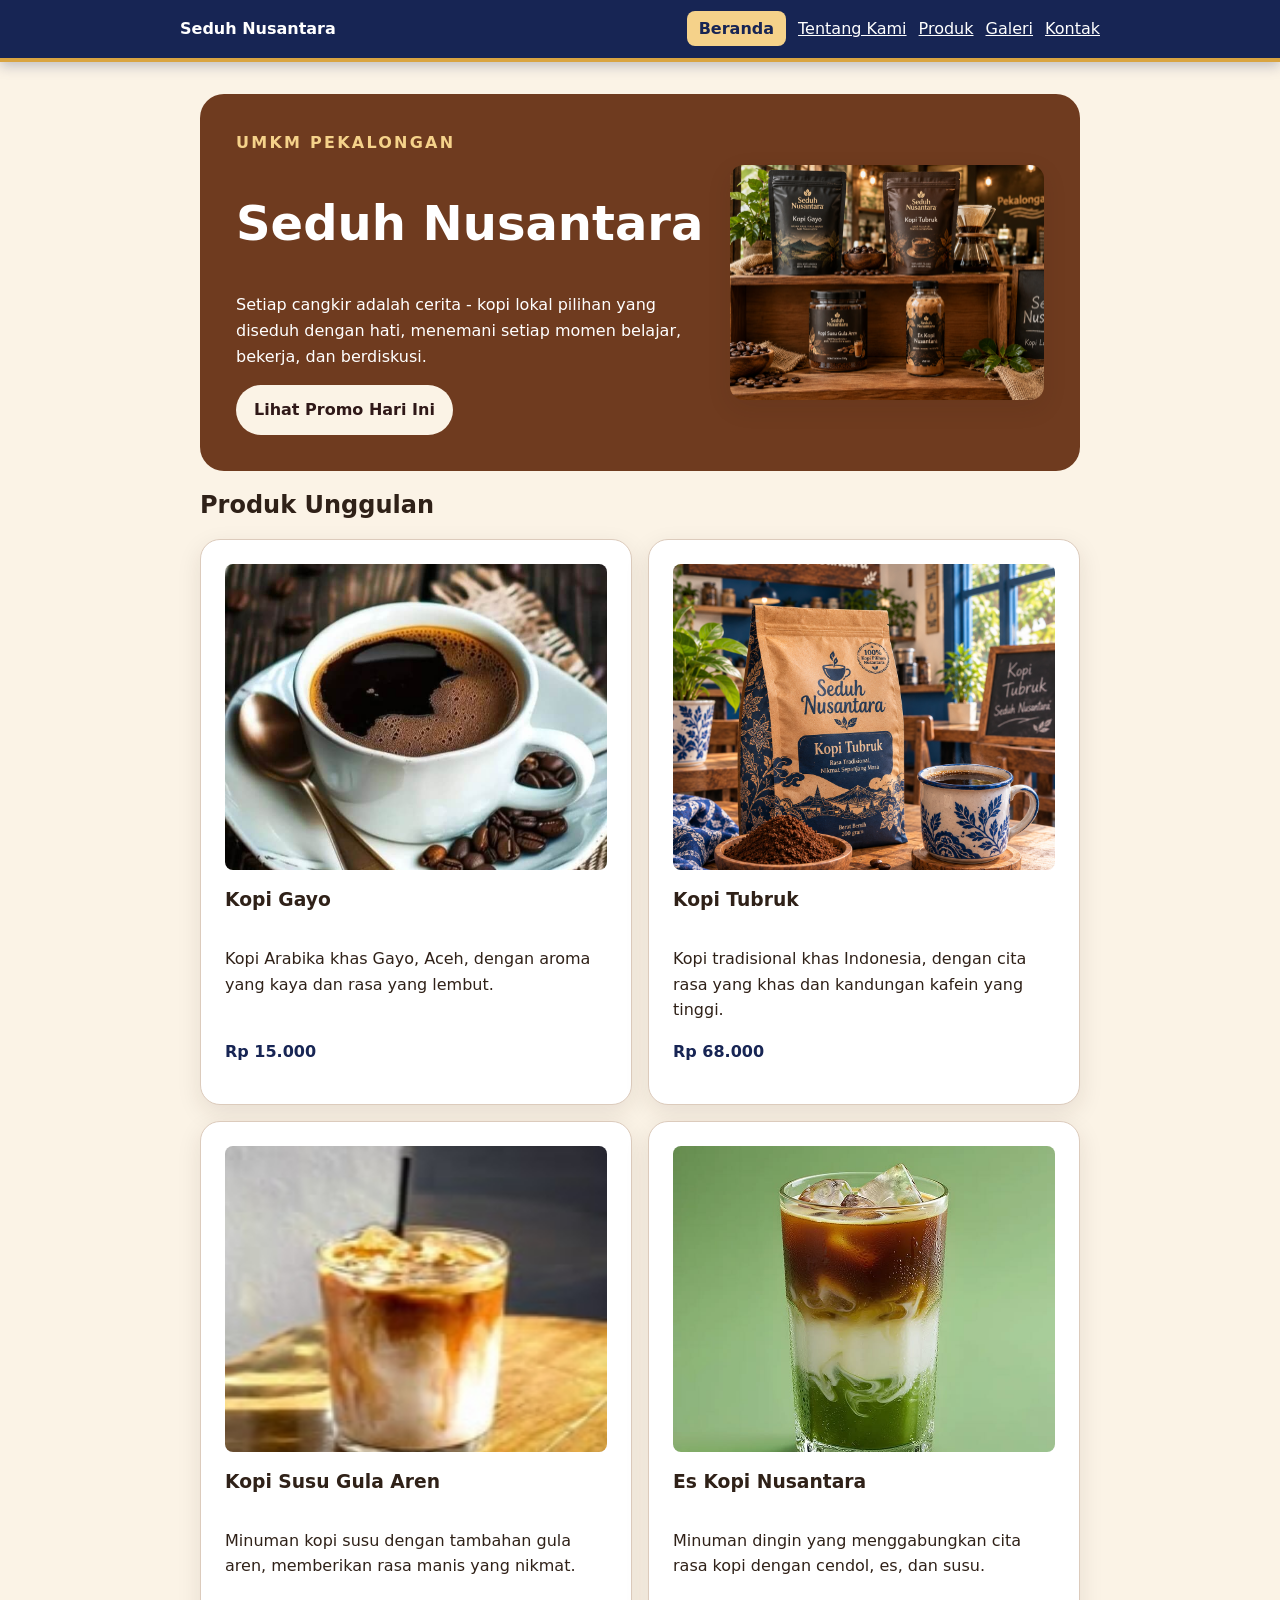
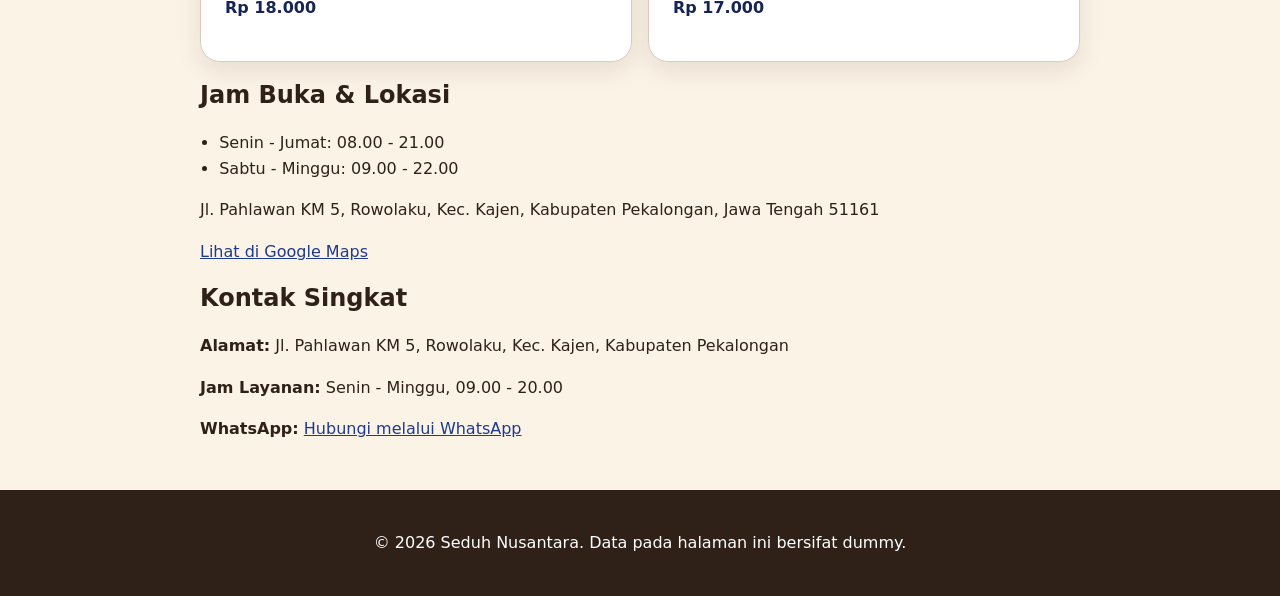
==== commit ef7444a8: "feat: add DOM product filter rendering" ====
--- a/index.html
+++ b/index.html
@@ -11,7 +11,11 @@
         <header class="site-header">
             <nav class="nav" aria-label="Navigasi Utama">
                 <a class="brand" href="index.html">Seduh Nusantara</a>
-                <ul>
+                <button class="nav-toggle" type="button" aria-controls="menu" aria-expanded="false">
+                    <span class="sr-only">Buka menu</span>
+                    <span class="hamburger"></span>
+                </button>
+                <ul id="menu" class="nav-menu">
                     <li><a aria-current="page" href="index.html">Beranda</a></li>
                     <li><a href="tentang.html">Tentang Kami</a></li>
                     <li><a href="produk.html">Produk</a></li>
@@ -29,7 +33,7 @@
                     <p>Setiap cangkir adalah cerita - kopi lokal pilihan yang diseduh dengan hati, menemani setiap momen belajar, bekerja, dan berdiskusi.</p>
                     <button id="promoButton" type="button">Lihat Promo Hari Ini</button>
                 </div>
-                <img src="assets/images/etalasekopi.jpg" alt="Etalase Kopi Seduh Nusantara kemasan kopi lokal" class="hero-image" />
+                <img src="assets/images/etalasekopi.jpg" width="1672" height="941" alt="Etalase Kopi Seduh Nusantara kemasan kopi lokal" class="hero-image" />
             </section>
 
             <section aria-labelledby="produk-title">
@@ -37,28 +41,28 @@
 
                 <div class="product-grid">
                     <article class="product-card">
-                        <img src="assets/images/KopiGayo.jpg" alt="Gambar Kopi Gayo" />
+                        <img src="assets/images/KopiGayo.jpg" width="716" height="716" alt="Gambar Kopi Gayo" />
                         <h3>Kopi Gayo</h3>
                         <p>Kopi Arabika khas Gayo, Aceh, dengan aroma yang kaya dan rasa yang lembut.</p>
                         <p class="price">Rp 15.000</p>
                     </article>
 
                     <article class="product-card">
-                        <img src="assets/images/KopiTubruk.jpg" alt="Gambar Kopi Tubruk" />
+                        <img src="assets/images/KopiTubruk.jpg" width="736" height="810" alt="Gambar Kopi Tubruk" />
                         <h3>Kopi Tubruk</h3>
                         <p>Kopi tradisional khas Indonesia, dengan cita rasa yang khas dan kandungan kafein yang tinggi.</p>
-                        <p class="price">Rp 10.000</p>
+                        <p class="price">Rp 68.000</p>
                     </article>
 
                     <article class="product-card">
-                        <img src="assets/images/KopiSGA.jpg" alt="Gambar Kopi Susu Gula Aren" />
+                        <img src="assets/images/KopiSGA.jpg" width="176" height="176" alt="Gambar Kopi Susu Gula Aren" />
                         <h3>Kopi Susu Gula Aren</h3>
                         <p>Minuman kopi susu dengan tambahan gula aren, memberikan rasa manis yang nikmat.</p>
                         <p class="price">Rp 18.000</p>
                     </article>
 
                     <article class="product-card">
-                        <img src="assets/images/EsKopiNusantara.jpg" alt="Gambar Es Kopi Nusantara" />
+                        <img src="assets/images/EsKopiNusantara.jpg" width="736" height="736" alt="Gambar Es Kopi Nusantara" />
                         <h3>Es Kopi Nusantara</h3>
                         <p>Minuman dingin yang menggabungkan cita rasa kopi dengan cendol, es, dan susu.</p>
                         <p class="price">Rp 17.000</p>
@@ -90,5 +94,6 @@
             <p>&copy; 2026 Seduh Nusantara. Data pada halaman ini bersifat dummy.</p>
         </footer>
         <script src="js/script.js"></script>
+        <script src="js/app.js" defer></script>
     </body>
 </html>
--- a/css/style.css
+++ b/css/style.css
@@ -29,7 +29,10 @@
   box-sizing: border-box;
 }
 
-html { color-scheme: light; }
+html {
+  color-scheme: light;
+  scroll-padding-top: 5rem; /*P11:anchor tidak tertutup navbar sticky */
+}
 
 body {
   margin: 0;
@@ -57,11 +60,11 @@
 .page {
     max-width: 920px;
     margin: 0 auto;
-    padding: 32px 20px;
+    padding: 2rem clamp(1rem, 4vw, 1.25rem);
 }
 
 .hero {
-    padding: 36px;
+    padding: clamp(1.5rem, 5vw, 2.25rem);
     color: #fff;
     background-color: #6f3b1f;
     border-radius: 24px;
@@ -111,9 +114,17 @@
     padding-left: 1.2rem;
 }
 
-.skip-link { position: absolute; left: -9999px; padding: 8px 12px; color: white; background: #2f2118; }
+.skip-link { z-index: 200; position: absolute; left: -9999px; padding: 8px 12px; color: white; background: #2f2118; }
 .skip-link:focus { top: 8px; left: 8px; }
-.site-header { padding: 16px 20px; background: #172554; border-bottom: 4px solid var(--color-accent-strong); }
+.site-header {
+  position: sticky;
+  top: 0;
+  z-index: 100;
+  padding: 16px 20px;
+  background: #172554;
+  border-bottom: 4px solid var(--color-accent-strong);
+  box-shadow: 0 0.25rem 0.75rem rgb(23 37 84 / 0.25);
+}
 .nav { max-width: 920px; margin: 0 auto; }
 .brand { display: inline-block; margin-bottom: 8px; color: #ffffff; font-weight: 800; text-decoration: none; }
 .brand:hover { color: #f5d28a; }
@@ -216,13 +227,62 @@
 
 .nav {
   display: flex;
+  flex-wrap: wrap;
   gap: var(--space-3);
   align-items: center;
   justify-content: space-between;
 }
 .brand { margin-bottom: 0; }
-.nav ul { display: flex; gap: var(--space-2); flex-wrap: wrap; }
+.nav .nav-menu {
+  display: none;
+  flex-direction: column;
+  gap: var(--space-2);
+  width: 100%;
+}
+.nav .nav-menu.is-open { display: flex; }
 .nav li { margin: 0; }
+
+.sr-only {
+  position: absolute;
+  width: 1px;
+  height: 1px;
+  padding: 0;
+  margin: -1px;
+  overflow: hidden;
+  clip: rect(0, 0, 0, 0);
+  white-space: nowrap;
+  border: 0;
+}
+
+.nav-toggle {
+  display: inline-flex;
+  align-items: center;
+  justify-content: center;
+  width: 2.75rem;
+  height: 2.75rem;
+  padding: 0;
+  background: transparent;
+  border: 2px solid var(--color-accent);
+  border-radius: var(--radius-sm);
+}
+.nav-toggle:hover { filter: none; background: rgb(255 255 255 / 0.12); }
+.hamburger,
+.hamburger::before,
+.hamburger::after {
+  display: block;
+  width: 1.4rem;
+  height: 2px;
+  background: #ffffff;
+  border-radius: 2px;
+}
+.hamburger { position: relative; }
+.hamburger::before,
+.hamburger::after { content: ""; position: absolute; left: 0; }
+.hamburger::before { top: -7px; }
+.hamburger::after { top: 7px; }
+.nav-toggle[aria-expanded="true"] .hamburger { background: transparent; }
+.nav-toggle[aria-expanded="true"] .hamburger::before { top: 0; transform: rotate(45deg); }
+.nav-toggle[aria-expanded="true"] .hamburger::after { top: 0; transform: rotate(-45deg); }
 
 .product-card { display: flex; flex-direction: column; }
 .product-badge {
@@ -242,9 +302,10 @@
   margin-top: auto;
 }
 
+/* P06: Grid (P07: baseline satu kolom) */
 .hero {
   display: grid;
-  grid-template-columns: 1.2fr 0.8fr;
+  grid-template-columns: 1fr;
   gap: var(--space-4);
   align-items: center;
 }
@@ -259,7 +320,7 @@
 .product-grid,
 .gallery-grid {
   display: grid;
-  grid-template-columns: repeat(2, minmax(0, 1fr));
+  grid-template-columns: 1fr;
   gap: var(--space-3);
 }
 
@@ -287,7 +348,6 @@
 }
 .media-card figcaption { margin-top: 0; }
 
-.media-card-featured { grid-column: span 2; }
 .gallery-grid .media-card-featured img { aspect-ratio: 16 / 9; }
 
 .media-label {
@@ -308,4 +368,157 @@
   align-items: center;
   gap: var(--space-3);
   margin-top: var(--space-4);
+}
+
+.table-scroll { max-width: 100%; overflow-x: auto; }
+.table-scroll:focus-visible { outline: 3px solid var(--color-focus); outline-offset: 3px; }
+.table-scroll table { min-width: 40rem; }
+
+@media (min-width: 42rem) {
+  .nav { flex-direction: column; align-items: flex-start; }
+  .nav-toggle { display: none; }
+  .nav .nav-menu { display: flex; flex-direction: row; flex-wrap: wrap; width: auto; }
+  .gallery-grid { grid-template-columns: repeat(2, minmax(0, 1fr)); }
+  .media-card-featured { grid-column: span 2; }
+}
+
+@media (min-width: 48rem) {
+  .hero { grid-template-columns: 1.2fr 0.8fr; }
+  .product-grid { grid-template-columns: repeat(2, minmax(0, 1fr)); }
+}
+
+@media (min-width: 60rem) {
+  .nav { flex-direction: row; align-items: center; justify-content: space-between; }
+}
+
+.js-product-grid {
+  display: grid;
+  grid-template-columns: repeat(auto-fit, minmax(14rem, 1fr));
+  gap: var(--space-4);
+}
+
+.js-product-card {
+  padding: var(--space-4);
+  border: 1px solid var(--color-border);
+  border-radius: var(--radius-lg);
+  background: var(--color-surface);
+}
+
+.stock-badge {
+  display: inline-flex;
+  margin-block-start: var(--space-2);
+  padding: 0.25rem 0.6rem;
+  border-radius: 999px;
+  font-size: 0.85rem;
+  font-weight: 700;
+  background: #dcfce7;
+  color: #166534;
+}
+
+.stock-badge.warning {
+  background: #fef3c7;
+  color: #92400e;
+}
+
+.stock-badge.empty {
+  background: #fee2e2;
+  color: #991b1b;
+}
+
+#produk-unggulan {
+  font-weight: 700;
+  color: var(--color-primary, #6f3b1f);
+}
+
+.filter-bar {
+  display: flex;
+  flex-wrap: wrap;
+  gap: 0.75rem;
+  margin-block: 1rem 1.5rem;
+}
+
+.filter-button {
+  border: 1px solid var(--color-border, #cbd5e1);
+  border-radius: 999px;
+  background: #ffffff;
+  color: var(--color-text, #1f2937);
+  padding: 0.65rem 1rem;
+  font-weight: 700;
+  cursor: pointer;
+}
+
+.filter-button:hover,
+.filter-button:focus-visible {
+  border-color: var(--color-primary, #2563eb);
+  outline: 3px solid rgb(37 99 235 / 20%);
+  outline-offset: 2px;
+}
+
+.filter-button.is-active {
+  background: var(--color-primary, #2563eb);
+  border-color: var(--color-primary, #2563eb);
+  color: #ffffff;
+}
+
+.empty-state {
+  grid-column: 1 / -1;
+  border: 1px dashed #94a3b8;
+  border-radius: 1rem;
+  padding: 1rem;
+  background: #ffffff;
+  color: #64748b;
+}
+
+/*P11:kartu produk hasil render DOM */
+.produk-status { font-weight: 700; color: var(--color-muted); }
+
+.category-note {
+  margin: 0;
+  color: var(--color-muted);
+  font-size: 0.9rem;
+}
+
+.price s {
+  margin-right: var(--space-1);
+  color: var(--color-muted);
+  font-weight: 400;
+}
+
+.product-card .stock-badge { align-self: flex-start; margin-block-end: var(--space-2); }
+
+.ghost-button {
+  align-self: flex-start;
+  margin-top: var(--space-2);
+  padding: 0.4rem 0.9rem;
+  background: transparent;
+  border: 1px solid var(--color-border);
+  font-size: 0.875rem;
+}
+
+/*P11 pengayaan: filter stok + penghitung */
+.filter-label {
+  margin: var(--space-3) 0 0;
+  font-weight: 800;
+  font-size: 0.875rem;
+  letter-spacing: 0.08em;
+  text-transform: uppercase;
+  color: var(--color-muted);
+}
+.filter-label + .filter-bar { margin-block-start: var(--space-1); }
+
+.produk-penghitung {
+  font-weight: 700;
+  color: var(--color-primary-strong);
+}
+
+.discount-badge {
+  display: inline-block;
+  margin-left: var(--space-2);
+  padding: 0.15rem 0.55rem;
+  border-radius: 999px;
+  background: #fee2e2;
+  color: #991b1b;
+  font-size: 0.8rem;
+  font-weight: 800;
+  vertical-align: middle;
 }
